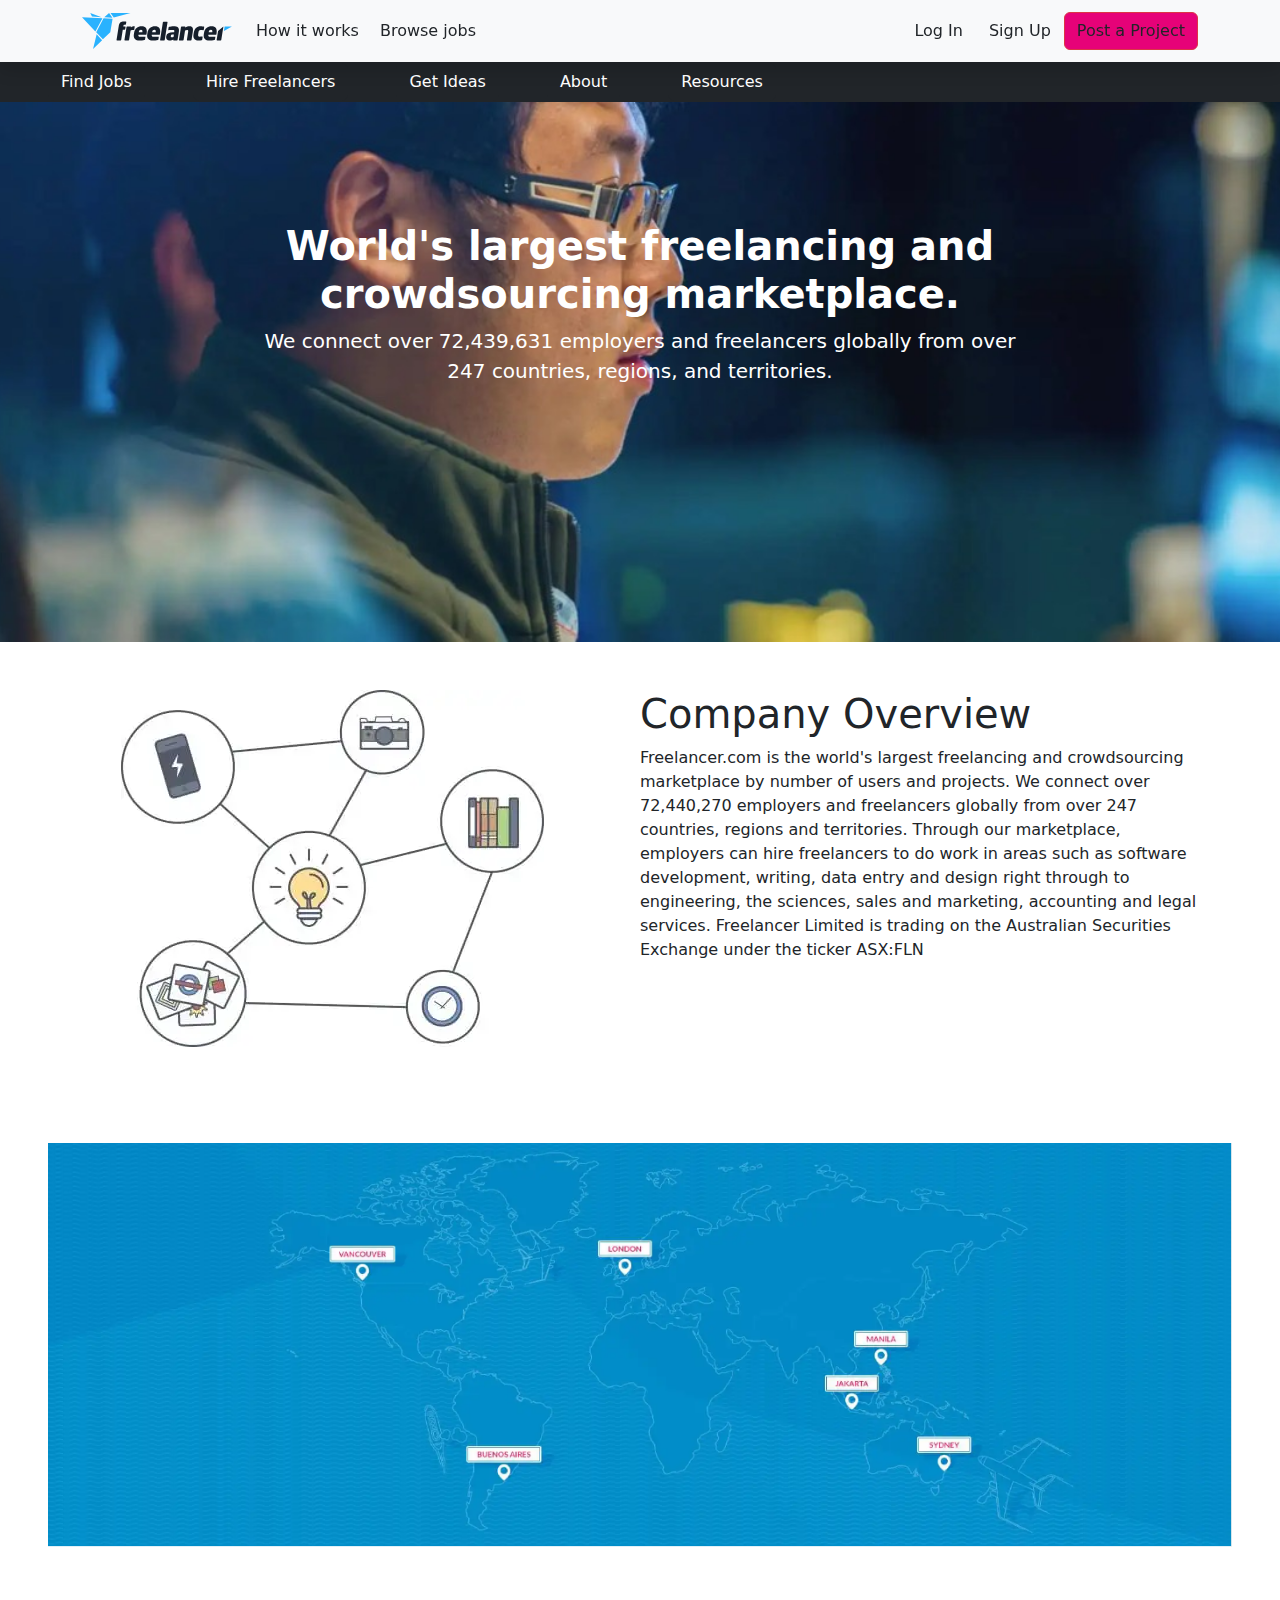
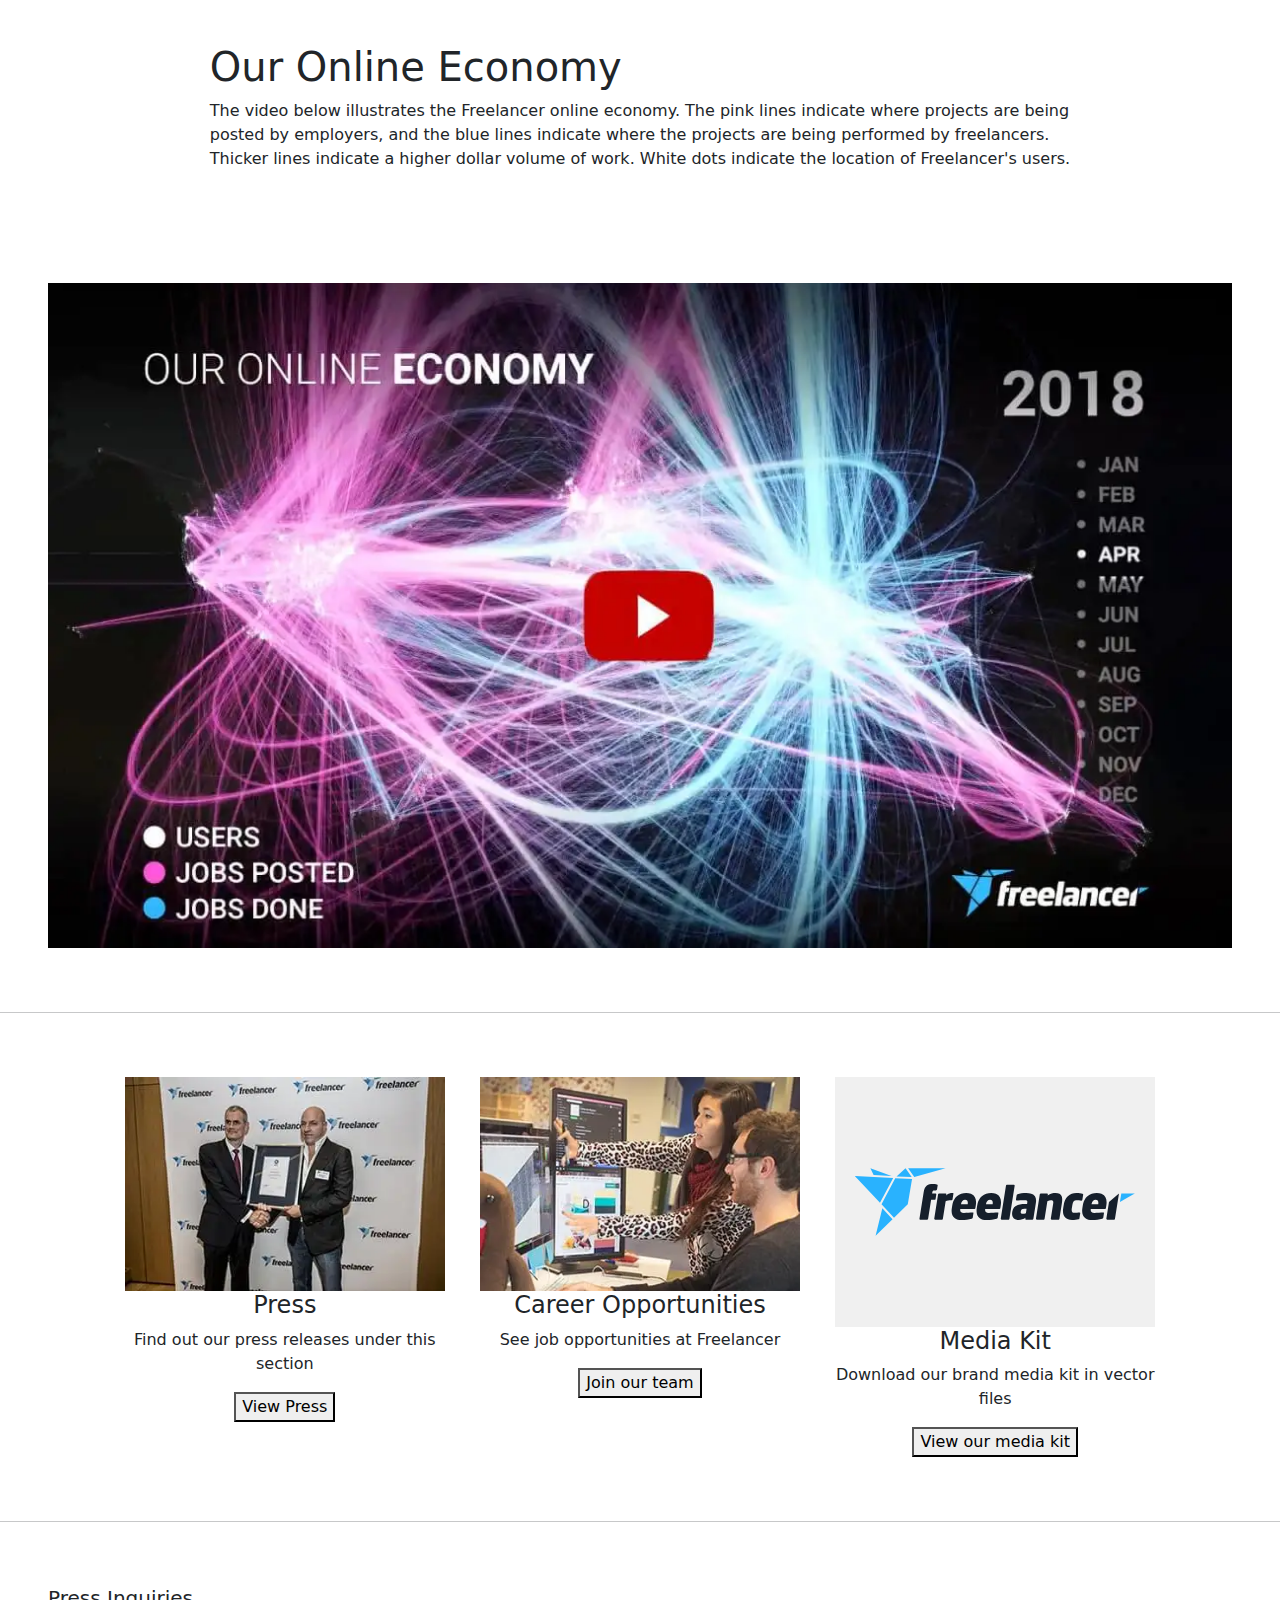
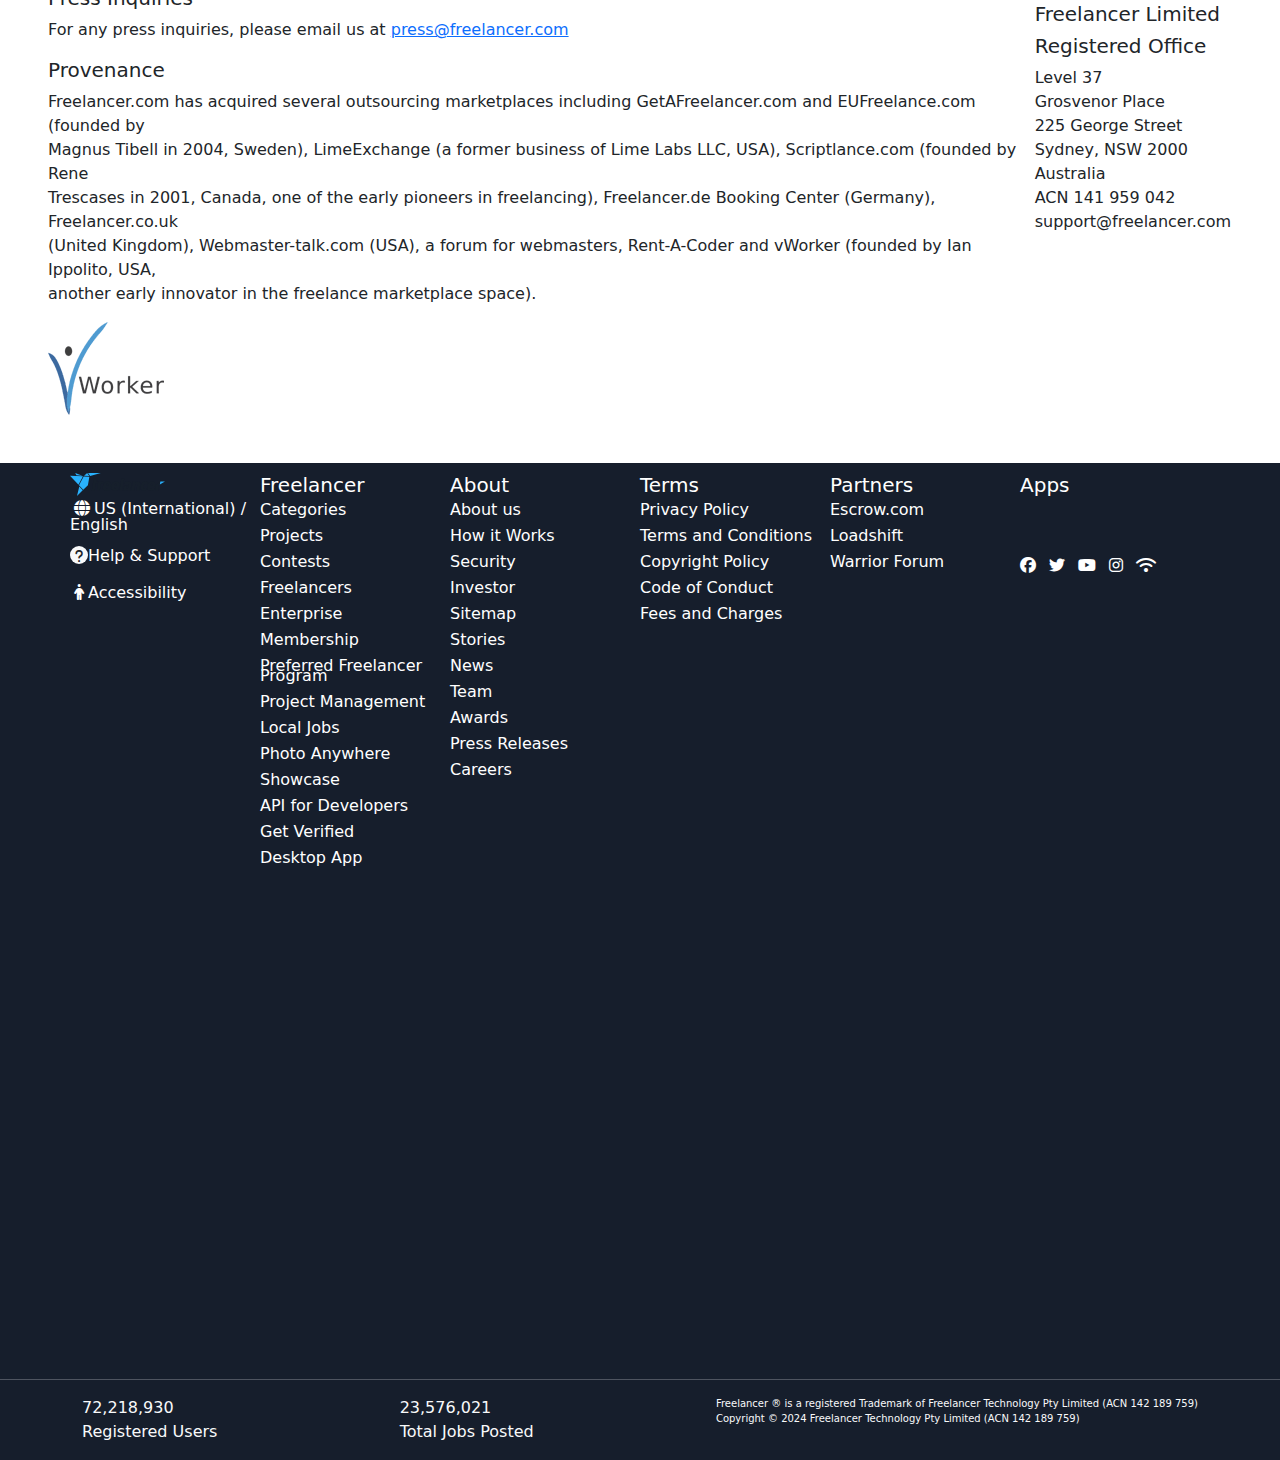
==== about.html @ 38e5a403 "initial commit" ====
<!DOCTYPE html>
<html lang="en">
<head>
    <meta charset="UTF-8">
    <meta name="viewport" content="width=device-width, initial-scale=1.0">
    <title>About page</title>
    <link rel="stylesheet" href="about.css">
    <link rel="stylesheet" href="https://cdnjs.cloudflare.com/ajax/libs/font-awesome/6.5.1/css/all.min.css">
    <link rel="stylesheet" href="testing.css">
    <link href="https://cdn.jsdelivr.net/npm/bootstrap@5.3.3/dist/css/bootstrap.min.css" rel="stylesheet" integrity="sha384-QWTKZyjpPEjISv5WaRU9OFeRpok6YctnYmDr5pNlyT2bRjXh0JMhjY6hW+ALEwIH" crossorigin="anonymous">
</head>
<style>
    @media screen and (max-width:800px) {
    .div2{
        padding: 0 !important;
        margin: 0 !important;
        gap: 0 !important;
    }
    .fourthpage{
        padding-top: 0 !important;
    }
    .sixthpage{
        padding: 20px !important;
        display: block !important;
        
    }
    .sixdiv{
        width: 90% !important;
        padding-top: 20px !important;
    }
    .seventhpage{
      display: block !important;
      padding: 20px !important;
    }

}
</style>
<body>
    <nav class="navbar navbar sticky-top bg-body-tertiary bg-light shadow ">
        <div class="container col-12">
          <div class="d-flex align-items-center first">
            <a class="navbar-brand active" >
                <img style="width: 150px;" class=" img-fluid free-logo" src="freelancer-logo.svg" alt="">
            </a>
              <div class="d-none d-md-none d-lg-block"> 
              <a class="mx-2 text-dark text-decoration-none" href="C:\Users\HP\Desktop\MY PROJECT\Freelancer\howitworks.html">How it works</a>
              <a class="mx-2 text-dark text-decoration-none" href="...">Browse jobs</a>
            </div>
          </div>
            <div class="d-flex navbtn" role="search">          
               <button class="btn btn" type="submit"  data-target="">
                <a class="text-dark text-decoration-none" href="file:///C:/Users/HP/Desktop/MY%20PROJECT/Freelancer/loginpage.html">Log In</a></button> 
              <button class="btn btn" type="submit">
                <a class="text-dark text-decoration-none" href="C:\Users\HP\Desktop\MY PROJECT\Freelancer\signup.html">Sign Up</a></button>
              <button class="btn btn-danger d-none d-lg-block" style="background-color: rgb(230,2,120);" type="submit">
                <a class="text-dark text-decoration-none " href="..">Post a Project</a></button>
            </div>
        </div>
        </nav>

    <div class="d-flex col-12   bg-dark text-light px-5 gap-5 div2 w-100 d-block" >
            <div class="btn1">
              <button class="btn btn-dark" type="button" data-bs-toggle="dropdown" aria-expanded="false">
                Find Jobs
              </button>
              <ul class="dropdown-menu bg-light text-dark px-3 text-start">
                <div class="Skills">
                <li class="d-flex justify-content-between align-items-center text-start">By Skill<i class="fa-solid fa-chevron-right "></i></li>
                  <ul class="Skillsdrop bg-light text-dark radius-3 ">
                    <div class="gd">
                  <li class="d-flex justify-content-between align-items-center text-start">Find Graphic Design Jobs<i class="fa-solid fa-chevron-right "></i></li>
                    <ul class="gddropdown bg-light text-dark">
                      <li>Find logo design job</li>
                      <li>Find web design job</li>
                      <li>Find banner design job</li>
                      <li>Find 3D modelling jobs</li>
                      <li>Find photoshop job</li>
                      <li>Find illustration job</li>
                      <li>Find 3d animation job</li>
                      <li>Find 2d animation job</li>
                      <li>Find other graphic design job</li>
                    </ul>
                  </div>
  
                  <div class="wj">
                  <li class="d-flex justify-content-between align-items-center text-start">Find Website Jobs<i class="fa-solid fa-chevron-right "></i></li>
                        <ul class="wjdropdown bg-light text-dark">
                        <li>  Find PHP Jobs</li>
                        <li>Find Javascript Jobs</li>
                        <li> Find .NET Jobs</li>
                        <li> Find CSS Jobs</li>
                        <li> Find Amazon Web Services Jobs</li>
                        <li>Find HTML5 Jobs</li>
                        <li> Find Wordpress Jobs</li>
                        <li>  Find Wix Jobs</li>
                        <li>  Find Squarespace Jobs</li>
                        <li>Find Shopify Jobs</li>
                        <li>Find Magento Jobs</li>
                        <li> Find Database Development Jobs</li>
                        <li> Find Other Website Jobs</li>
                        </ul>
                    </div>
  
                    <div class="mobileapp">
                  <li class="d-flex justify-content-between align-items-center text-start">Find Mobile App Development Jobs<i class="fa-solid fa-chevron-right "></i></li>
                    <ul class="mobileappdropdown bg-light text-dark">
                     <li> Find iPhone App Jobs</li>
                     <li> Find Android App Jobs</li>
                     <li>Find Flutter Jobs</li>
                    <li> Find Xamarin Jobs</li>
                    <li>Find PhoneGap Jobs</li>
                    <li> Find Other Mobile App Development Jobs</li>
                    </ul>
                  </div>
  
                  <div class="sd">
                  <li class="d-flex justify-content-between align-items-center text-start">Find Software Development Jobs<i class="fa-solid fa-chevron-right "></i></li>
                  <ul class="sddropdown bg-light text-dark">
                    <li>Find Linux Jobs</li>
                    <li>Find C++ Software Development Jobs</li>
                    <li> Find C# Software Development Jobs</li>
                    <li>Find Objective C Software Development Jobs</li>
                    <li> Find Ruby On Rails Software Development Jobs</li>
                    <li> Find Python Software Development Jobs</li>
                    <li> Find Java Software Development Jobs</li>
                    <li>Find Other Software Development Jobs</li>
                  </ul>
                </div>
  
                <div class="int">
                  <li class="d-flex justify-content-between align-items-center text-start">Find Internet Marketing Jobs<i class="fa-solid fa-chevron-right "></i></li>
                  <ul class="intdropdown bg-light text-dark">
                    <li> Find Social Media Marketing Jobs</li>
                    <li>Find Other Internet Marketing Jobs</li>
                  </ul>
                </div>
  
                  <li>Find Data Entry Jobs</li>
                  <li>Find SEO Jobs</li>
  
                  <div class="writing">
                  <li class="d-flex justify-content-between align-items-center text-start">Find Writing Jobs<i class="fa-solid fa-chevron-right "></i></li>
                  <ul class="writingdropdown bg-light text-dark">
                    Find Copywriting Jobs
                    Find Ghostwriting Jobs
                    Find Article Writing Jobs
                    Find Other Writing Jobs
                  </ul>
                </div>
  
                  <li>Find Legal Jobs</li>
                  <li>Find Finance Jobs</li>
                  <li>Find Manufacturing Jobs</li>
                  <li>Find Logistics Jobs</li>
                  </ul>
                </div>
  
                <!-- BY LANGUAGE -->
                <div class="bl">
                <li class="d-flex justify-content-between align-items-center text-start">By Language<i class="fa-solid fa-chevron-right "></i></li>
                  <ul class="bldropdown bg-light text-dark">
                    <li> Find Freelance Jobs In English</li>
                    <li>Find Freelance Jobs In Spanish</li>
                    <li>Find Freelance Jobs In Portugese</li>
                    <li>Find Freelance Jobs In French</li>
                    <li>Find Freelance Jobs In German</li>
                    <li>Find Freelancer Jobs in Other Languages</li>
                  </ul>
                <li>Featured Jobs</li>
                <li>Find Contest</li>
              </div>
              </ul>
            </div>
  
            <!-- BTN 2 -->
            <div class="btn2">
              <button class="btn btn-dark" type="button" data-bs-toggle="dropdown" aria-expanded="false">
               Hire Freelancers
              </button>
              <ul class="dropdown-menu2 bg-light text-dark text-start radius-3">
                <div class="skill2">
                <li class="d-flex justify-content-between align-items-center text-start">By Skill<i class="fa-solid fa-chevron-right "></i></li>
                  <ul class="skill2drop bg-light text-dark">
                    <div class="gd2">
                    <li class="d-flex justify-content-between align-items-center text-start"> Hire Graphic Designers<i class="fa-solid fa-chevron-right "></i></li>
                    <ul class="gd2dropdown bg-light text-dark">
                      Hire Photoshop Designers
                      Hire Illustrators
                      Hire Motion Graphics Designers
                      Hire 2D Animators
                      Hire 3D Animators
                      Hire Business Card Designers
                      Hire Tattoo Designers
                      Hire Stationery Designers
                      Hire Packaging Designers
                      Hire Fashion Designers
                      Hire Brochure Designers
                      Hire T-Shirt Designers
                      Hire Other Graphic Designers
                    </ul>
                    
                    <li class="d-flex justify-content-between align-items-center text-start">Hire Logo Designers<i class="fa-solid fa-chevron-right "></i></li>
                    </div>
  
                    <div class="graphics">
                    <li class="d-flex justify-content-between align-items-center text-start">Hire 3D Graphic Designers<i class="fa-solid fa-chevron-right "></i></li>
                    <ul class="graphicsdropdown bg-light text-dark">
                    <li> Hire 3D Modelers</li>
                    <li>Hire 3D Renderers</li>
                    <li>Hire Other 3D Graphic Designers</li>
                    </ul>
                    </div>
  
                    <div class="wd">
                    <li class="d-flex justify-content-between align-items-center text-start"> Hire Web Designers<i class="fa-solid fa-chevron-right "></i></li>
                    <ul class="wddropdown bg-light text-dark">
                      Hire Wordpress Web Designers
                      Hire Squarespace Web Designers
                      Hire Wix Web Designers
                      Hire Shopify Web Designers
                      Hire Magento Web Designers
                      Hire Other Web Designers
                    </ul>
                    </div>
  
                    <div class="wdvp">
                    <li class="d-flex justify-content-between align-items-center text-start"> Hire Web Developers<i class="fa-solid fa-chevron-right "></i></li>
                    <ul class="wdvpdropdown bg-light text-dark">
                      Hire PHP Web Developers
                      Hire HTML5 Web Developers
                      Hire CSS Web Developers
                      Hire Javascript Web Developers
                      Hire Ruby on Rails Web Developers
                      Hire node.js Web Developers
                      Hire Angular.js Web Developers
                      Hire React.js Web Developers
                      Hire Other Web Developers
                    </ul>
                    </div>
  
                    <div class="appdev">
                    <li class="d-flex justify-content-between align-items-center text-start">  Hire Mobile App Developers<i class="fa-solid fa-chevron-right "></i></li>
                    <ul class="appdevdropdown bg-light text-dark">
                      Hire iPhone Mobile App Developers
                      Hire Android Mobile App Developers
                      Hire PhoneGap Mobile App Developers
                      Hire Flutter Mobile App Developers
                      Hire Xamarin Mobile App Developers
                      Hire Other Mobile App Developers
                    </ul>
                    </div>
  
                    <div class="hw">
                    <li class="d-flex justify-content-between align-items-center text-start"> Hire Writers<i class="fa-solid fa-chevron-right "></i></li>
                    <ul class="hwdropdown bg-light text-dark">
                      <li>Hire Article Writers</li>
                     <li> Hire Copywriters</li>
                     <li> Hire Ghostwriters</li>
                      <li>Hire Other Writers</li>
                    </ul>
                    </div>
  
                    <div class="him">
                    <li class="d-flex justify-content-between align-items-center text-start">  Hire Internet Marketing Specialists<i class="fa-solid fa-chevron-right "></i></li>
                    <ul class="himdropdown bg-light text-dark">
                      <li>Hire Social Media Marketing Specialists</li>
                      <li> Hire Other Internet Marketing Specialists</li>
                    </ul>
                    </div>
  
                    <li> Hire SEO Specialists</li>
                    <li> Hire Data Entry Clerks</li>
                    <li> Hire Virtual Assistants</li>
  
                    <div class="hsd">
                    <li class="d-flex justify-content-between align-items-center text-start"> Hire Software Developers<i class="fa-solid fa-chevron-right "></i></li>
                    <ul class="hsddropdown bg-light text-dark">
                      Hire Java Software Developers
                      Hire C++ Software Developers
                      Hire Python Software Developers
                     Hire Database Software Developers
                      Hire Linux Software Developers
                      Hire Objective C Software Developers
                     Hire Other Software Developers
                    </ul>
                    </div>
  
                    <div class="ht">
                    <li class="d-flex justify-content-between align-items-center text-start"> Hire Translators<i class="fa-solid fa-chevron-right "></i></li>
                    <ul class="htdropdown bg-light text-dark">
                      Hire Spanish Translators
                      Hire English Translators
                      Hire Portuguese Translators
                      Hire French Translators
                      Hire German Translators
                      Hire Other Translators
                    </ul>
                    </div>
  
  
                    <li> Hire Financial Experts</li>
                    <li> Hire Lawyers</li>
                    <li> Hire Manufacturers</li>
                    <li>Hire Logistics Experts</li>
                  </ul> 
                </div>
  
                <div class="location">
                <li class="d-flex justify-content-between align-items-center text-start">By location <i class="fa-solid fa-chevron-right "></i></li>
                <ul class="locationdropdown bg-light text-dark">
                  Hire Freelancers in the United States
                  Hire Freelancers in the United Kingdom
                  Hire Freelancers in Canada
                  Hire Freelancers in India
                  Hire Freelancers in Australia
                  Hire Freelancers in Pakistan
                  Hire Freelancers in Bangladesh
                  Hire Freelancers in Indonesia
                  Hire Freelancers in Brazil
                  Hire Freelancers in China
                  Hire Freelancers in Turkey
                  Hire Freelancers in the Philippines
                </ul>
                <li style="list-style: none;">Skills categories</li>
                </div>
              </ul>
            </div>
  
  
            <!-- BTN 3 -->
            <div class="btn3">
              <button class="btn btn-dark" type="submit" data-bs-toggle="dropdown" aria-expanded="false">
                <a href="C:\Users\HP\Desktop\MY PROJECT\Freelancer\getideas.html">Get Ideas</a> 
              </button>
              <ul class="dropdown-menu3 bg-light text-dark text-start radius-3">
                <li>Get Web Design Ideas</li>
                <li>Get Mobile App Ideas</li>
                <li> Get Graphic Design Ideas</li>
                  <li>Get Logo Design Ideas</li>
                 <li> Get 3D Modelling Ideas</li>
                  <li>Get Illustration Ideas</li>
                  <li> Get Branding Ideas</li>
                 <li> Get Product Design Ideas</li>
               <li> Get Package Design Ideas</li>
                <li>  Get Wordpress Ideas</li>
              </ul>
            </div>
  
             <!-- BTN 4 -->
             <div class="btn4">
              <button class="btn btn-dark" type="submit" data-bs-toggle="dropdown" aria-expanded="false">
                <a href="C:\Users\HP\Desktop\MY PROJECT\Freelancer\about.html">About</a> 
              </button>
              <ul class="dropdown-menu4 bg-light text-dark text-start radius-3">
                <li> Enterprise</li> 
                <li> Membership</li> 
                <li> Preferred Freelancer Program</li> 
                <li> Get Verified</li> 
              </ul>
            </div>
  
             <!-- BTN 5 -->
             <div class="btn5">
              <button class="btn btn-dark" type="submit" data-bs-toggle="dropdown" aria-expanded="false">
                <a href="C:\Users\HP\Desktop\MY PROJECT\Freelancer\resouces page\resouces.html">Resources</a> 
              </button>
              <ul class="dropdown-menu5 bg-light text-dark text-start radius-3">
               <li> What Is Adobe Photoshop</li> 
               <li>What Is Android App Development</li> 
               <li>What Is Article Writing</li> 
                <li> What Is Data Entry</li> 
                <li>  What Is Graphic Design</li> </li> 
                <li> What is HTML</li> 
                <li>What Is Internet Marketing</li> 
                <li>    What Is iPhone App Development</li> 
                <li>     What Is JavaScript</li> 
                <li>    What Is Logo Design</li> 
                <li>  What Is Mobile App Development</li> 
                <li>  What Is PHP</li> 
                <li>   What Is Python</li> 
                <li>   What Is Software Architecture</li> 
                <li>  What Is Web Design</li> 
                  <li> What Is WordPress</li> 
              </ul>
            </div>
    </div>

    <section class="firstpage w-100">
        <div class="text1">
        <h1 style="font-size: 40px; font-weight: 700;">World's largest freelancing and <br> crowdsourcing marketplace.</h1>
        <p style="font-size: 20px;">We connect over 72,439,631 employers and freelancers globally from over <br> 247 countries, regions, and territories.</p>
        </div>
    </section>

    <section class="secondpage row w-100 p-5">
        <div class="col-12 col-md-6 text-center">
            <img src="overview-company-overview.webp" alt="">
        </div>
        <div class="col-12 col-md-6 align-items-center">
            <h1>Company Overview</h1>
            <p>Freelancer.com is the world's largest freelancing and crowdsourcing marketplace by number of users and projects. We connect over 72,440,270 employers and freelancers globally from over 247 countries, regions and territories. Through our marketplace, employers can hire freelancers to do work in areas such as software development, writing, data entry and design right through to engineering, the sciences, sales and marketing, accounting and legal services.
                Freelancer Limited is trading on the Australian Securities Exchange under the ticker ASX:FLN</p>
        </div>
    </section>

    <section class="thirdpage w-100 p-5">
        <img class="col-12" src="Screenshot 2024-04-05 094307.png" alt="">
    </section>

    <section class="fourthpage w-100 p-5 d-flex justify-content-center">
        <div class="">
        <h1>Our Online Economy</h1>
        <p>The video below illustrates the Freelancer online economy. The pink lines indicate where projects are being <br> posted by employers, and the blue lines indicate where the projects are being performed by freelancers. <br> Thicker lines indicate a higher dollar volume of work.
             White dots indicate the location of Freelancer's users.</p>
        </div>
    </section>

    <section class="fifthpage d-flex justify-content-center p-5 w-100">
      <a href="https://www.youtube.com/watch?v=O9kf9xPO6m4"><img class="col-12" src="overview-map-placeholder.webp" alt=""></a>
    </section>

    <hr>

    <section class="sixthpage w-100 d-flex justify-content-center p-5">
      
      <div class="sixdiv" style="width: 30%; text-align: center;">
        <img width="90%" src="overview-press.jpg" alt="">
        <h4>Press</h4>
        <p>Find out our press releases under this section</p>
        <button>View Press</button>
      </div>
      <div class="sixdiv" style="width: 30%; text-align: center;">
        <img width="90%" src="overview-career.webp" alt="">
        <h4>Career Opportunities</h4>
        <p>See job opportunities at Freelancer</p>
        <button>Join our team</button>
      </div>
      <div class="sixdiv" style="width: 30%; text-align: center;">
        <img style="width: 90%; background-color: rgb(240,240,240); height: 250px; padding: 20px;" src="fl-logo.svg" alt="svg">
        <h4>Media Kit</h4>
        <p>Download our brand media kit in vector files</p>
        <button>View our media kit</button>
      </div>
    </section>
<hr>

    <section class="seventhpage w-100 p-5 d-flex justify-content-center">
      <div class="col-12 col-md-10">
        <h5>Press Inquiries</h5>
        <p>For any press inquiries, please email us at <a href="...">press@freelancer.com</a> </p>
        <h5>Provenance</h5>
        <p>Freelancer.com has acquired several outsourcing marketplaces including GetAFreelancer.com and EUFreelance.com (founded by <br> Magnus Tibell in 2004, Sweden), LimeExchange (a former business of
           Lime Labs LLC, USA), Scriptlance.com (founded by Rene <br> Trescases in 2001, Canada, one of the early pioneers in freelancing), Freelancer.de Booking Center (Germany), Freelancer.co.uk <br> (United Kingdom), Webmaster-talk.com (USA), a forum for webmasters, Rent-A-Coder and vWorker (founded by Ian Ippolito, USA, <br> another early innovator in the freelance marketplace space).</p>
           <img src="vworker-d197e4d5.png" alt="">
      </div>

      <div class="col-12 col-md-2 py-3">
        <h5>Freelancer Limited</h5>
        <h5>Registered Office</h5>
        <p>Level 37 <br>
          Grosvenor Place<br>
          225 George Street<br>
          Sydney, NSW 2000<br>
          Australia<br>
          ACN 141 959 042<br>
          support@freelancer.com</p>
      </div>
    </section>

    <section class="w-100" style="background-color: rgb(22,30,44);">
      <div class="footer d-flex flex-wrap container w-100" style="height: 100vh; padding: 10px 0;color: white;">
        <div class="col-12 col-md-2 ft">
          <img class="w-50" src="freelancer-logo.svg" alt="">
          <p><i class="fa-solid fa-globe p-1"></i>US (International) / English </p>
          <p><i class="fa-solid fa-question p-1 bg-light text-dark text-center" style="border-radius: 100%; height: 18px; width: 18px; font-size: small;"></i>Help & Support</p>
          <p><i class="fa-solid fa-person p-1"></i>Accessibility</p>
        </div>
        <div class="col-12 col-md-2">
          <h5>Freelancer</h5>
          <p>Categories</p>
          <p> Projects</p>
          <p> Contests</p>
          <p>  Freelancers</p>
          <p> Enterprise</p>
          <p> Membership</p>
          <p> Preferred Freelancer Program</p>
          <p> Project Management</p>
          <p> Local Jobs</p>
          <p>  Photo Anywhere</p>
          <p>  Showcase</p>
          <p>  API for Developers</p>
          <p>  Get Verified</p>
          <p> Desktop App</p>
        </div>
        <div class="col-12 col-md-2">
          <h5>About</h5>
         <p> About us</p>
         <p>  How it Works</p>
          <p>  Security</p>
            <p>   Investor</p>
              <p>  Sitemap</p>
          <p>   Stories</p>
            <p>   News</p>
              <p>   Team</p>
                <p>   Awards</p>
                  <p>   Press Releases</p>
                    <p>  Careers</p>
        </div>
        <div class="col-12 col-md-2">
          <h5>Terms</h5>
         <p> Privacy Policy</p>
         <p> Terms and Conditions</p>
          <p> Copyright Policy</p>
          <p> Code of Conduct</p>
          <p> Fees and Charges</p>
        </div>
        <div class="col-12 col-md-2">
         <h5> Partners</h5>
          <p>Escrow.com</p>
          <p>Loadshift</p>
          <p> Warrior Forum</p>
        </div>
        <div class="col-12 col-md-2">
          <h5>Apps</h5>
          <p><img src="https://www.f-cdn.com/assets/main/en/assets/footer/app-store.svg" alt=""></p>
          <img src="https://www.f-cdn.com/assets/main/en/assets/footer/google-play.svg" alt="">
          <div class="my-3">
            <i class="fa-brands fa-facebook"></i>
            <i class="fa-brands fa-twitter px-2"></i>
            <i class="fa-brands fa-youtube"></i>
            <i class="fa-brands fa-instagram px-2"></i>
            <i class="fa-solid fa-wifi"></i>
          </div>
        </div>
      </div>

      <hr class="text-light">

      <div class="d-flex justify-content-between container text-light flex-wrap">
        <p>72,218,930 <br> Registered Users</p>
        <p>23,576,021 <br>Total Jobs Posted</p>
        <p style="font-size: 10px;">Freelancer ® is a registered Trademark of Freelancer Technology Pty Limited (ACN 142 189 759) <br>
          Copyright © 2024 Freelancer Technology Pty Limited (ACN 142 189 759)</p>
      </div>
    </section>
</body>
</html>
---- about.css ----
.firstpage{
    position: relative;
    width: 100%;
    height: 60vh;
    background-image: url(WhatsApp\ Image\ 2024-04-07\ at\ 18.15.18.jpeg);
    background-size: cover;
    background-position: center;
    z-index: -1;
    }
.text1{
    color: white;
    text-align: center;
    padding-top: 120px;
  
}

@media screen and (max-width:800px) {
    .firstpage{
        height: 70vh;
    }
    .div2{
        overflow-x: scroll;
        width: 10px;
    }
    .div2 button{
        white-space: nowrap;
    }
    .div2::-webkit-scrollbar-thumb{
            width: 10px;
            background-color: rgb(135, 138, 141);
            border-radius: 10px;
     }
     .text1{
        padding-top: 100px;
     }
     .text1 > h1{
        font-size: 25px !important;
      }
    .text1 > p{
        font-size: 15px !important;
    }
    .secondpage img{
        width: 280px;
    }
    .thirdpage img{
        height: 100vh;
    }
    .fourthpage{
        padding: 0 !important;
    }
    .fifthpage{
        padding: 0 !important;
    }
    .fifthpage img{
        height: 30vh;
    }
    .sixthpage{
        padding: 0 !important;
    }
    .sixdiv{
        width: 90% !important;
        padding: 0 !important;
    }
    .footer{
        height: fit-content !important;
        padding: 10px !important;
      }
}
---- testing.css ----
body{
    background-color: black;
  }
  .div2{
   cursor: pointer;
  padding-left: 70px;
  height: 40px;
  align-items: center;
  align-content: center;
  }
  .btn1{
    position: relative;
    /* width: 110px; */
    /* height: inherit; */
  }
  .btn1:hover .dropdown-menu{
    display: block;
  }
  .dropdown-menu{
    text-align: start;
    cursor: pointer;
    height: 390px;
    padding: 5px;
    width: 150px;
  }
  .dropdown-menu:hover{
    color: blue;
  }
  .Skills{
    /* position: relative; */
  }
  .Skillsdrop{
    position: absolute;
    list-style: none;
    display: none;
    left: 142px;
    top: 0;
    width: 300px;
    text-align: start;
    border-left: 1px solid black;
    line-height: 30px;
    padding: 5px;
    height: 390px;
  }
  .Skills:hover .Skillsdrop{
    display: block;
  }
  .Skillsdrop:hover{
    color: blue;
  }
  .Skillsdrop > li:hover{
   color: blue;
 }
 .gddropdown{
  list-style: none;
  position: absolute;
  width: 300px;
  top: 0;
  border-left: 1px solid black;
  line-height: 30px;
  left: 298px;
  display: none;
  height: 390px;
 }
 .gd:hover .gddropdown{
  display: block;
 }
 .gddropdown >li:hover{
   color: blue;
 }
 .wjdropdown{
  list-style: none;
  position: absolute;
  width: 300px;
  top: 0;
  border-left: 1px solid black;
  line-height: 30px;
  left: 298px;
  display: none;
  height: 390px;
 }
 .wj:hover .wjdropdown{
  display: block;
 }
 .wjdropdown >li:hover{
   color: blue;
 }
 .mobileappdropdown{
  list-style: none;
  position: absolute;
  width: 380px;
  top: 0;
  border-left: 1px solid black;
  line-height: 30px;
  left: 298px;
  display: none;
  height: 390px;
 }
 .mobileapp:hover .mobileappdropdown{
  display: block;
 }
 .mobileappdropdown >li:hover{
   color: blue;
 }
 .sddropdown{
  list-style: none;
  position: absolute;
  width: 380px;
  top: 0;
  border-left: 1px solid black;
  line-height: 30px;
  left: 298px;
  display: none;
  height: 390px;
 }
 .sd:hover .sddropdown{
  display: block;
 }
 .sddropdown >li:hover{
   color: blue;
 }
 .intdropdown{
  list-style: none;
  position: absolute;
  width: 380px;
  top: 0;
  border-left: 1px solid black;
  line-height: 30px;
  left: 298px;
  display: none;
  height: 390px;
 }
 .int:hover .intdropdown{
  display: block;
 }
 .intdropdown >li:hover{
   color: blue;
 }
 .writingdropdown{
  list-style: none;
  position: absolute;
  width: 380px;
  top: 0;
  border-left: 1px solid black;
  line-height: 30px;
  left: 298px;
  display: none;
  height: 390px;
 }
 .writing:hover .writingdropdown{
  display: block;
 }
 .writingdropdown >li:hover{
   color: blue;
 }
 .bldropdown{
    position: absolute;
    list-style: none;
    display: none;
    left: 145px;
    top: 0;
    width: 300px;
    text-align: start;
    border-left: 1px solid black;
    line-height: 30px;
    padding: 5px;
    height: 390px;
  }
  .bl:hover .bldropdown{
  display: block;
 }
 .bldropdown >li:hover{
   color: blue;
 }
 .btn2{
  position: relative;
  /* width: 120px;  */
 }
.dropdown-menu2{
    text-align: start;
    cursor: pointer;
    position: absolute;
    display: none;
    height: 520px;
    padding:5px;
    width: 170px;
}
  .btn2:hover .dropdown-menu2{
    display: block;
  }
.skill2drop{
    position: absolute;
    list-style: none;
    display: none;
    left: 145px;
    top: 0;
    width: 300px;
    text-align: start;
    border-left: 1px solid black;
    line-height: 30px;
    padding:0 10px;
    height: 520px;
}
.skill2:hover .skill2drop{
    display: block;
  }
.skill2drop > li:hover{
   color: blue;
}
.gd2dropdown{
  position: absolute;
  list-style: none;
  display: none;
  left: 292px;
  top: 0;
  width: 300px;
  text-align: start;
  border-left: 1px solid black;
  line-height: 30px;
  padding: 5px;
  height: 520px;
}
.gd2:hover .gd2dropdown{
  display: block;
}
.graphicsdropdown{
    position: absolute;
    list-style: none;
    display: none;
    left: 292px;
    top: 0;
    width: 300px;
    text-align: start;
    border-left: 1px solid black;
    line-height: 30px;
    padding: 5px;
    height: 520px;
}
.graphics:hover .graphicsdropdown{
    display: block;
  }
.graphicsdropdown > li:hover{
   color: blue;
}
.wddropdown{
    position: absolute;
    list-style: none;
    display: none;
    left: 292px;
    top: 0;
    width: 300px;
    text-align: start;
    border-left: 1px solid black;
    line-height: 30px;
    padding: 5px;
    height: 520px;
}
.wd:hover .wddropdown{
    display: block;
  }
.wddropdown > li:hover{
   color: blue;
}
.wdvpdropdown{
    position: absolute;
    list-style: none;
    display: none;
    left: 292px;
    top: 0;
    width: 300px;
    text-align: start;
    border-left: 1px solid black;
    line-height: 30px;
    padding: 5px;
    height: 520px;
}
.wdvp:hover .wdvpdropdown{
    display: block;
  }
.wdvpdropdown > li:hover{
   color: blue;
}
.appdevdropdown{
    position: absolute;
    list-style: none;
    display: none;
    left: 292px;
    top: 0;
    width: 300px;
    text-align: start;
    border-left: 1px solid black;
    line-height: 30px;
    padding: 5px;
    height: 520px;
}
.appdev:hover .appdevdropdown{
    display: block;
  }
.appdevdropdown > li:hover{
   color: blue;
}
.hwdropdown{
    position: absolute;
    list-style: none;
    display: none;
    left: 292px;
    top: 0;
    width: 300px;
    text-align: start;
    border-left: 1px solid black;
    line-height: 30px;
    padding: 5px;
    height: 520px;
}
.hw:hover .hwdropdown{
    display: block;
  }
.hwdropdown > li:hover{
   color: blue;
}
.himdropdown{
    position: absolute;
    list-style: none;
    display: none;
    left: 292px;
    top: 0;
    width: 300px;
    text-align: start;
    border-left: 1px solid black;
    line-height: 30px;
    padding: 5px;
    height: 520px;
}
.him:hover .himdropdown{
    display: block;
  }
.himdropdown > li:hover{
   color: blue;
}
.hsddropdown{
    position: absolute;
    list-style: none;
    display: none;
    left: 292px;
    top: 0;
    width: 300px;
    text-align: start;
    border-left: 1px solid black;
    line-height: 30px;
    padding: 5px;
    height: 520px;
}
.hsd:hover .hsddropdown{
    display: block;
  }
.hsddropdown > li:hover{
   color: blue;
}
.htdropdown{
    position: absolute;
    list-style: none;
    display: none;
    left: 292px;
    top: 0;
    width: 300px;
    text-align: start;
    border-left: 1px solid black;
    line-height: 30px;
    padding: 5px;
    height: 520px;
}
.ht:hover .htdropdown{
    display: block;
  }
.htdropdown > li:hover{
   color: blue;
}
.locationdropdown{
    position: absolute;
    list-style: none;
    display: none;
    left: 145px;
    top: 0;
    width: 300px;
    text-align: start;
    border-left: 1px solid black;
    line-height: 30px;
    padding:0 10px;
    height: 520px;
}
.location:hover .locationdropdown{
    display: block;
  }
.locationdropdown > li:hover{
   color: blue;
}
.btn3{
  position: relative;
  /* width: 110px;  */
}
.btn3 a{
  text-decoration: none;
  color: white;
}
.dropdown-menu3{
  position: absolute;
  width: 300px;
  display: none;
  padding: 10px;
  list-style: none;
  line-height: 30px;
  cursor: pointer;
}
.btn3:hover .dropdown-menu3{
  display: block;
}
.dropdown-menu3 > li:hover{
  color: blue;
}
.btn4{
  position: relative;
  /* width: 110px;  */
}
.btn4 a{
  text-decoration: none;
  color: white;
}
.btn5{
  position: relative;
  /* width: 110px;  */
}
.btn5 a{
  text-decoration: none;
  color: white;
}
.dropdown-menu4{
  position: absolute;
  width: 300px;
  display: none;
  padding: 10px;
  list-style: none;
  line-height: 30px;
  cursor: pointer;
}
.btn4:hover .dropdown-menu4{
  display: block;
}
.dropdown-menu4 > li:hover{
  color: blue;
}
.btn5{
  position: relative;
  /* width: 110px;  */
}
.dropdown-menu5{
  position: absolute;
  width: 300px;
  display: none;
  padding: 10px;
  list-style: none;
  line-height: 30px;
  cursor: pointer;
}
.btn5:hover .dropdown-menu5{
  display: block;
}
.dropdown-menu5 > li:hover{
  color: blue;
}
 .divPOne{
  position: relative;
  z-index: -1;
  object-fit: cover;
} 
/* .carousel{
  position: absolute;
  top: 0;
  left: 0;
  width: 100%;
  height: 80%;
  object-fit: cover;
  z-index: -1;
}  */
.text{
  position: absolute;
  top: 100px;
  left: 50px;
  color: white;
  width: 40%;
 
}
.text > p{
  font-size: 60px;
  font-family: Arial, Helvetica, sans-serif;
  font-weight: 600;
  line-height: 58px;
}
.text > li{
  font-size: 20px;
}
.btndiv{
  gap: 10px;
}
.bttn{
  background-color:rgb(230,2,120);
  font-weight: 700;
}
.logos{
  gap: 75px;
}
.logos > img{
  width: 60px;
}
.page2{
  position: relative;
  /* background-color: red; */
}


.leftbtn{
  color: white;
}
.cards{
  position: absolute;
  top: 40%;
  right: 17%;
  width: 370px;
}
.text2{
  position: absolute;
  top: 28%;
  left: 70px;
  color: white;
  width: 40%;
}
.ladyart{
  position: relative;
  /* display: inline-block; */
  /* overflow: hidden; */
}
.ladyart:hover{
  z-index: 1;
}
.label1{
  position: absolute;
  bottom: 0px;
  left: 34px;
  background-color: white;
  padding: 5px;
  width: 658px;
  height: 60px;
  /* transition: opacity 0.3s ease; */
  transform: translateY(80%);
  display: none;
}
.ladyart img{
  transition: transform 0.3s ease;
}
.ladyart:hover img{
  transform: scale(1.1);
  z-index: 5;
}
.ladyart:hover .label1{
  /* opacity: 1; */
  display: block;
}
.contimg1{
  position: relative;
}
.contimg1:hover{
  z-index: 1;
}
.smimage1{
  transition: transform 0.3s ease;
}
.label2{
  position: absolute;
  background-color: white;
  width: 330px;
  padding: 5px;
  height: 50px;
  transform: translateY(-2%);
  transform: translateX(-4.5%);
  left: ;
  display: none;
}
.smimage1:hover{
  transform: scale(1.1);
}
.contimg1:hover .label2{
  display: block;
}
.contimg2{
  position: relative;
  /* z-index: 2; */
}
.contimg2:hover{
  z-index: 1;
}
.contimg2 img{
  transition: transform 0.3s;
}
.contimg2 img:hover{
  transform: scale(1.1);
}
.contimg2:hover .label2{
  display: block;
}
.contimg3{
  position: relative;
  /* z-index: 3; */
}
.contimg3:hover{
  z-index: 1;
}
.contimg3 img{
  transition: transform 0.3s;
}
.contimg3 img:hover{
  transform: scale(1.1);
}
.contimg3:hover .label2{
  display: block;
}
.contimg4{
  position: relative;
  /* z-index: 3; */
}
.contimg4:hover{
  z-index: 1;
}
.contimg4 img{
  transition: transform 0.3s;
}
.contimg4 img:hover{
  transform: scale(1.1);
}
.contimg4:hover .label2{
  display: block;
}

/* PAGE 4 */
.page4{
  position: relative;
}
.card2{
  position: absolute;
  top: 30%;
  right: 10%;
  width: 600px;
}
.text4{
  position: absolute;
  top: 15%;
  left: 70px;
  color: white;
  width: 40%;
}

.catart{
  position: relative;
  /* display: inline-block; */
  /* overflow: hidden; */
}
.catart:hover{
  z-index: 1;
}
.labelcat{
  position: absolute;
  /* bottom: 0px; */
  left: px;
  background-color: white;
  padding: 5px;
  width: 660px;
  height: 60px;
  transition: opacity 0.3s ease;
  transform: translateY(100%);
  transform: translateX(-4.5%);
  display: none;
}
.catart img{
  transition: transform 0.3s ease;
}
.catart:hover img{
  transform: scale(1.1);
  z-index: 5;
}
.catart:hover .labelcat{
  /* opacity: 1; */
  display: block;
}
.contimg5{
  position: relative;
  /* z-index: 3; */
}
.contimg5:hover{
  z-index: 1;
}
.contimg5 img{
  transition: transform 0.3s;
}
.contimg5 img:hover{
  transform: scale(1.1);
}
.contimg5:hover .labelsm{
  display: block;
}
.labelsm{
  position: absolute;
  background-color: white;
  width: 330px;
  padding: 5px;
  height: 50px;
  transform: translateY(-2%);
  transform: translateX(-4.5%);
  display: none;
}
.contimg6{
  position: relative;
  /* z-index: 3; */
}
.contimg6:hover{
  z-index: 1;
}
.contimg6 img{
  transition: transform 0.3s;
}
.contimg6 img:hover{
  transform: scale(1.1);
}
.contimg6:hover .labelsm{
  display: block;
}
.contimg7{
  position: relative;
  /* z-index: 3; */
}
.contimg7:hover{
  z-index: 1;
}
.contimg7 img{
  transition: transform 0.3s;
}
.contimg7 img:hover{
  transform: scale(1.1);
}
.contimg7:hover .labelsm{
  display: block;
}
.contimg8{
  position: relative;
  /* z-index: 3; */
}
.contimg8:hover{
  z-index: 1;
}
.contimg8 img{
  transition: transform 0.3s;
}
.contimg8 img:hover{
  transform: scale(1.1);
}
.contimg8:hover .labelsm{
  display: block;
}
.logo2{
  gap: 25px;
}
/* .logo2 img{
  font-size: 70px;
} */

.ttt p:hover{
  color: blue;
  cursor: pointer;
}
.page7{
  position: relative;
  /* background-image: url(https://www.f-cdn.com/assets/main/en/assets/home/ai-business/ai-business-bg-ld.jpg); */
  width: 100%;
  height: 120vh;
  background-size: cover;
}
.card3{
  position: absolute;
  top: 25%;
  right: 17%;
  width: 370px;
}

.pg7text{
  position: absolute;
  /* padding-left: 70px; */
  color: white;
  width: 50%;
  top: 10%;
  left: 70px;
  
}
.page9{
  position: relative;
  background-image: url(https://www.f-cdn.com/assets/main/en/assets/home/api-enterprise/enterprise-upsell-v5-desktop-test.jpg);
  background-size: cover;
}
.pg9text{
  /* position: absolute; */
  padding-left: 70px;
  color: white;
  width: 40%;
  
}
.footer div{
  line-height: 10px;
}
.footer > div p:hover{
  text-decoration: underline;
}
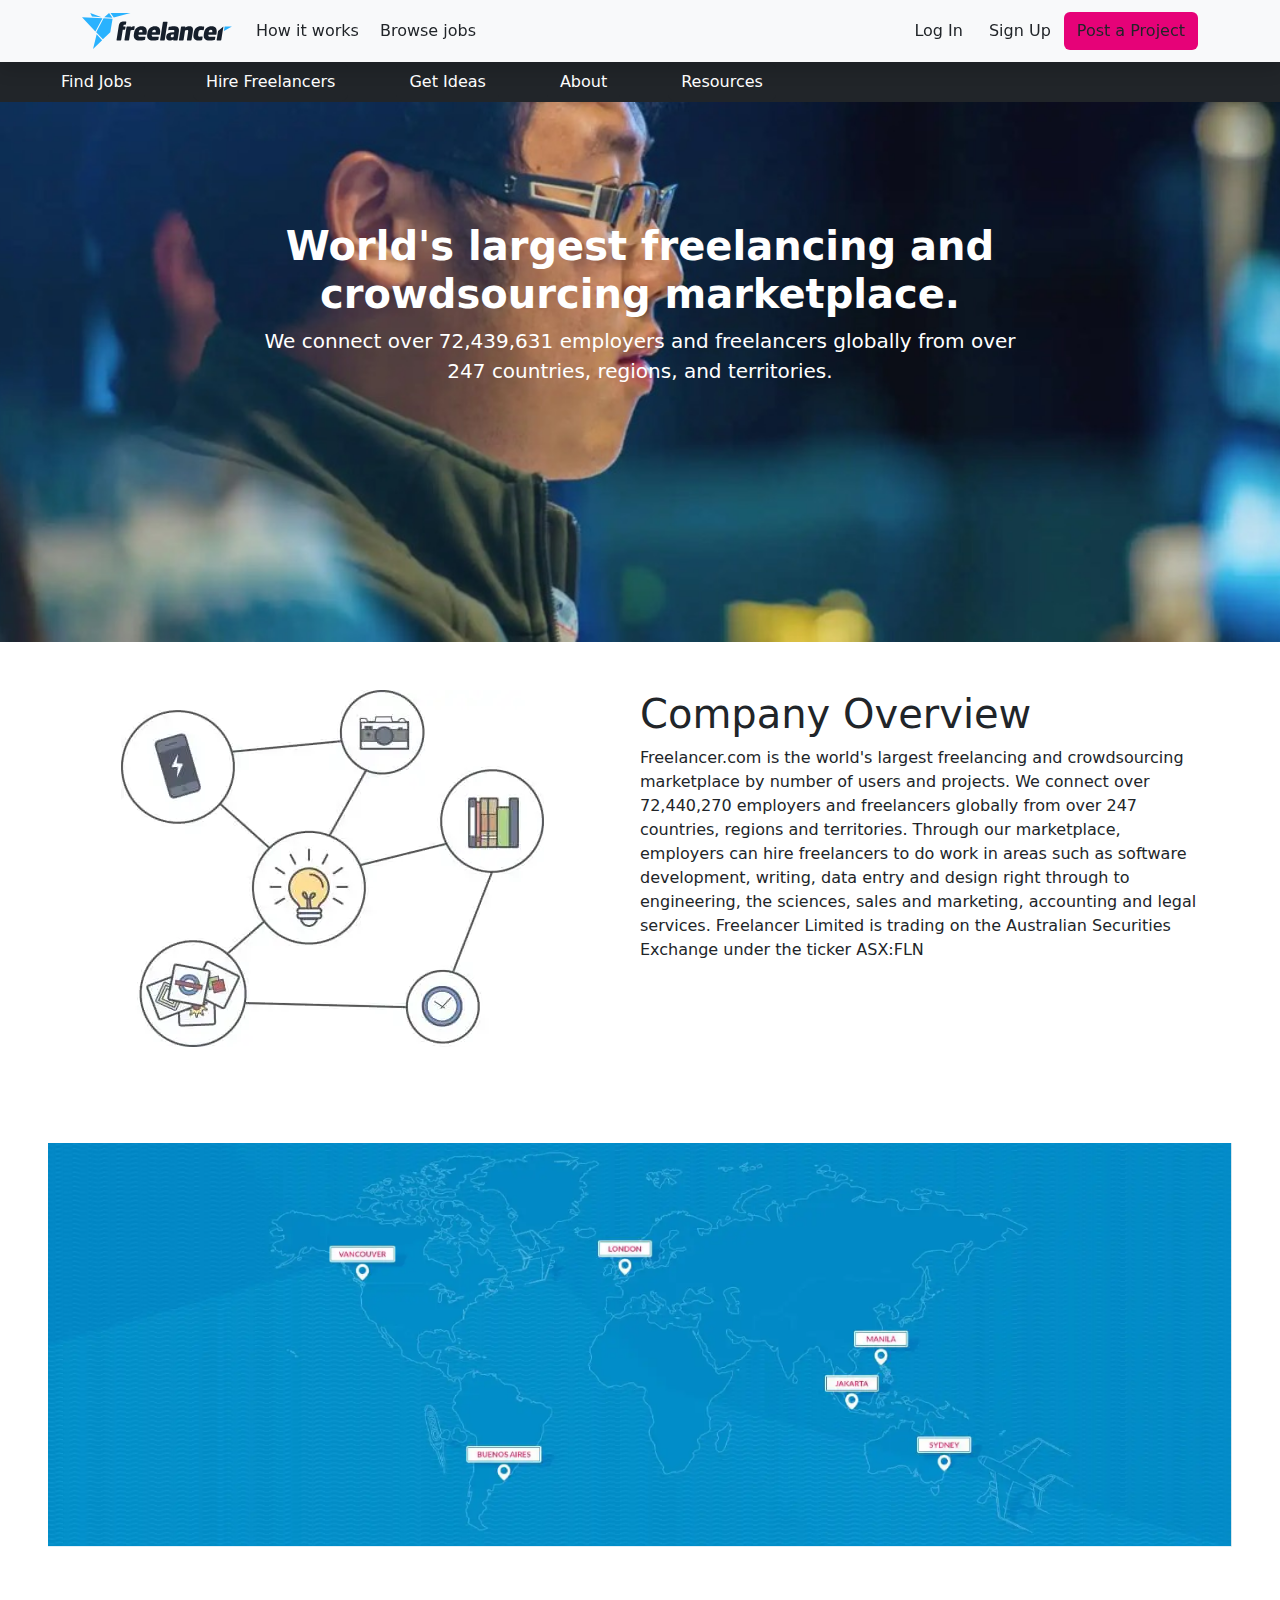
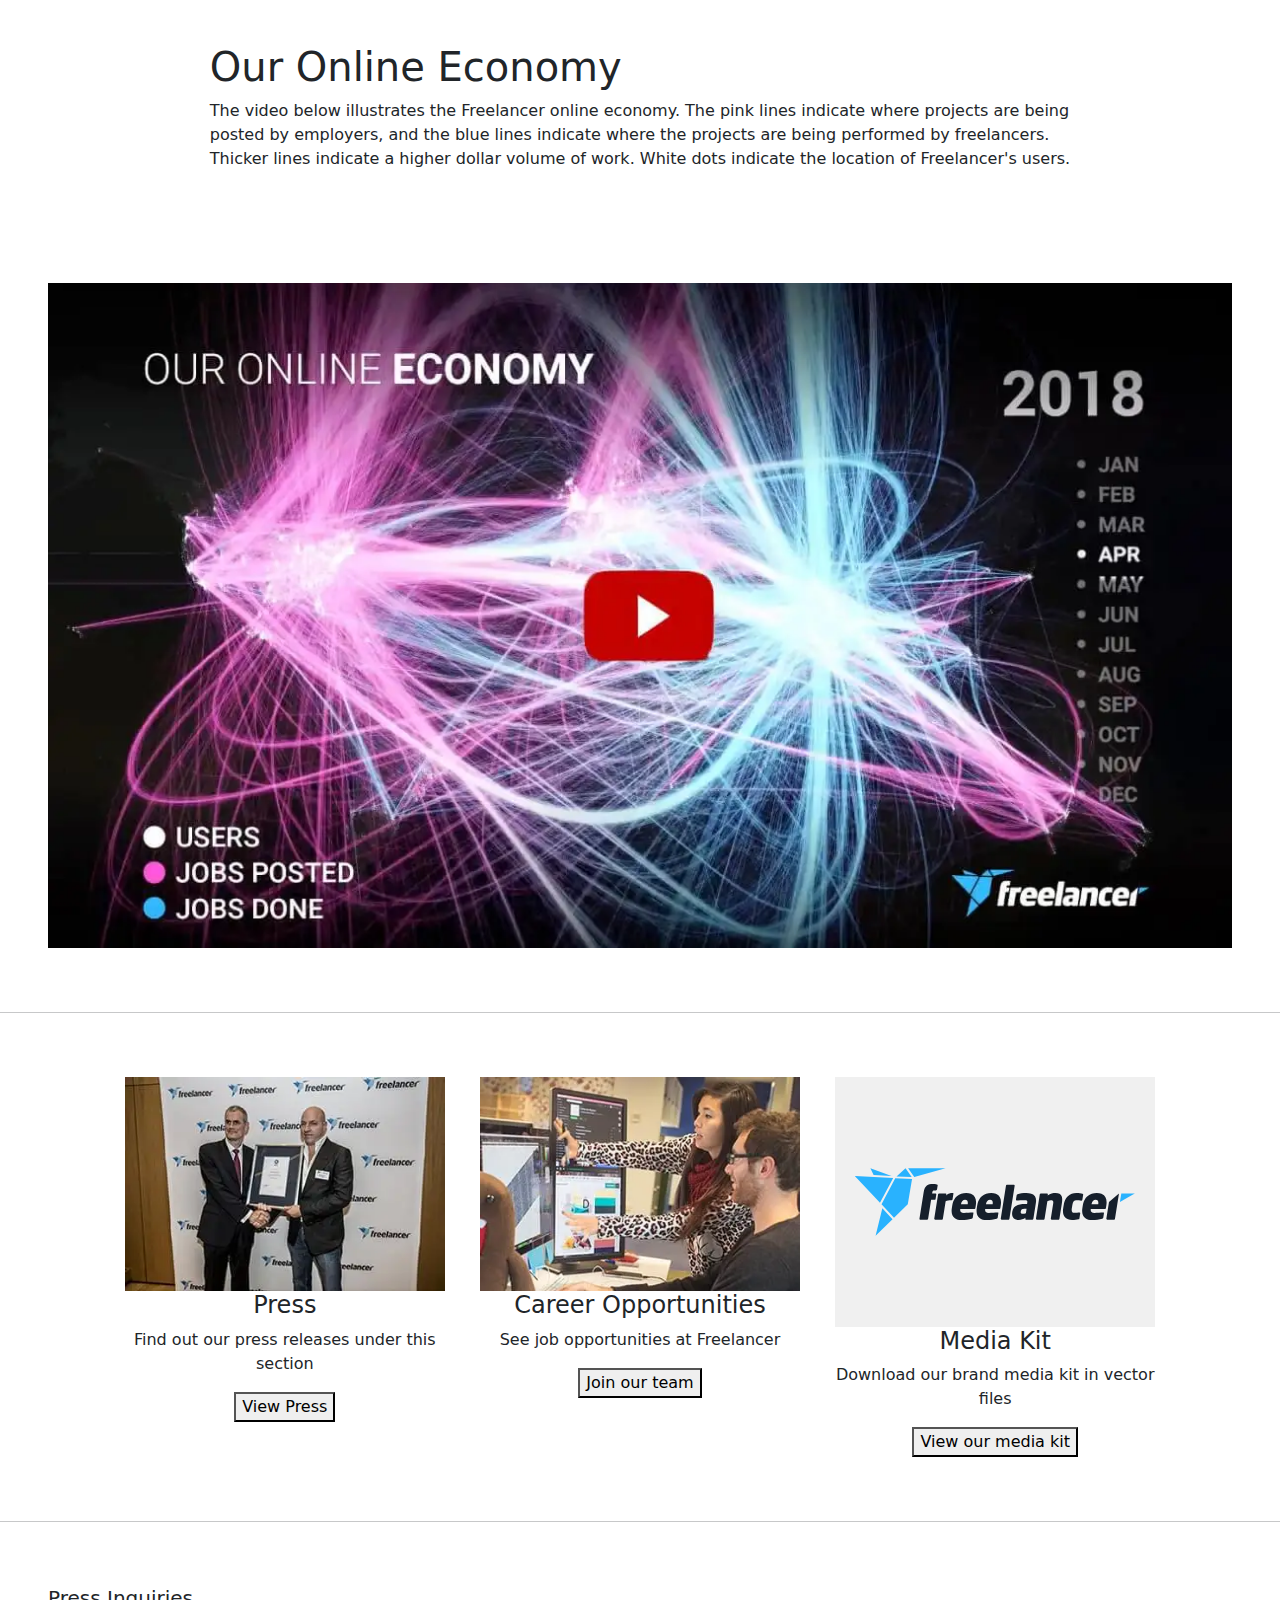
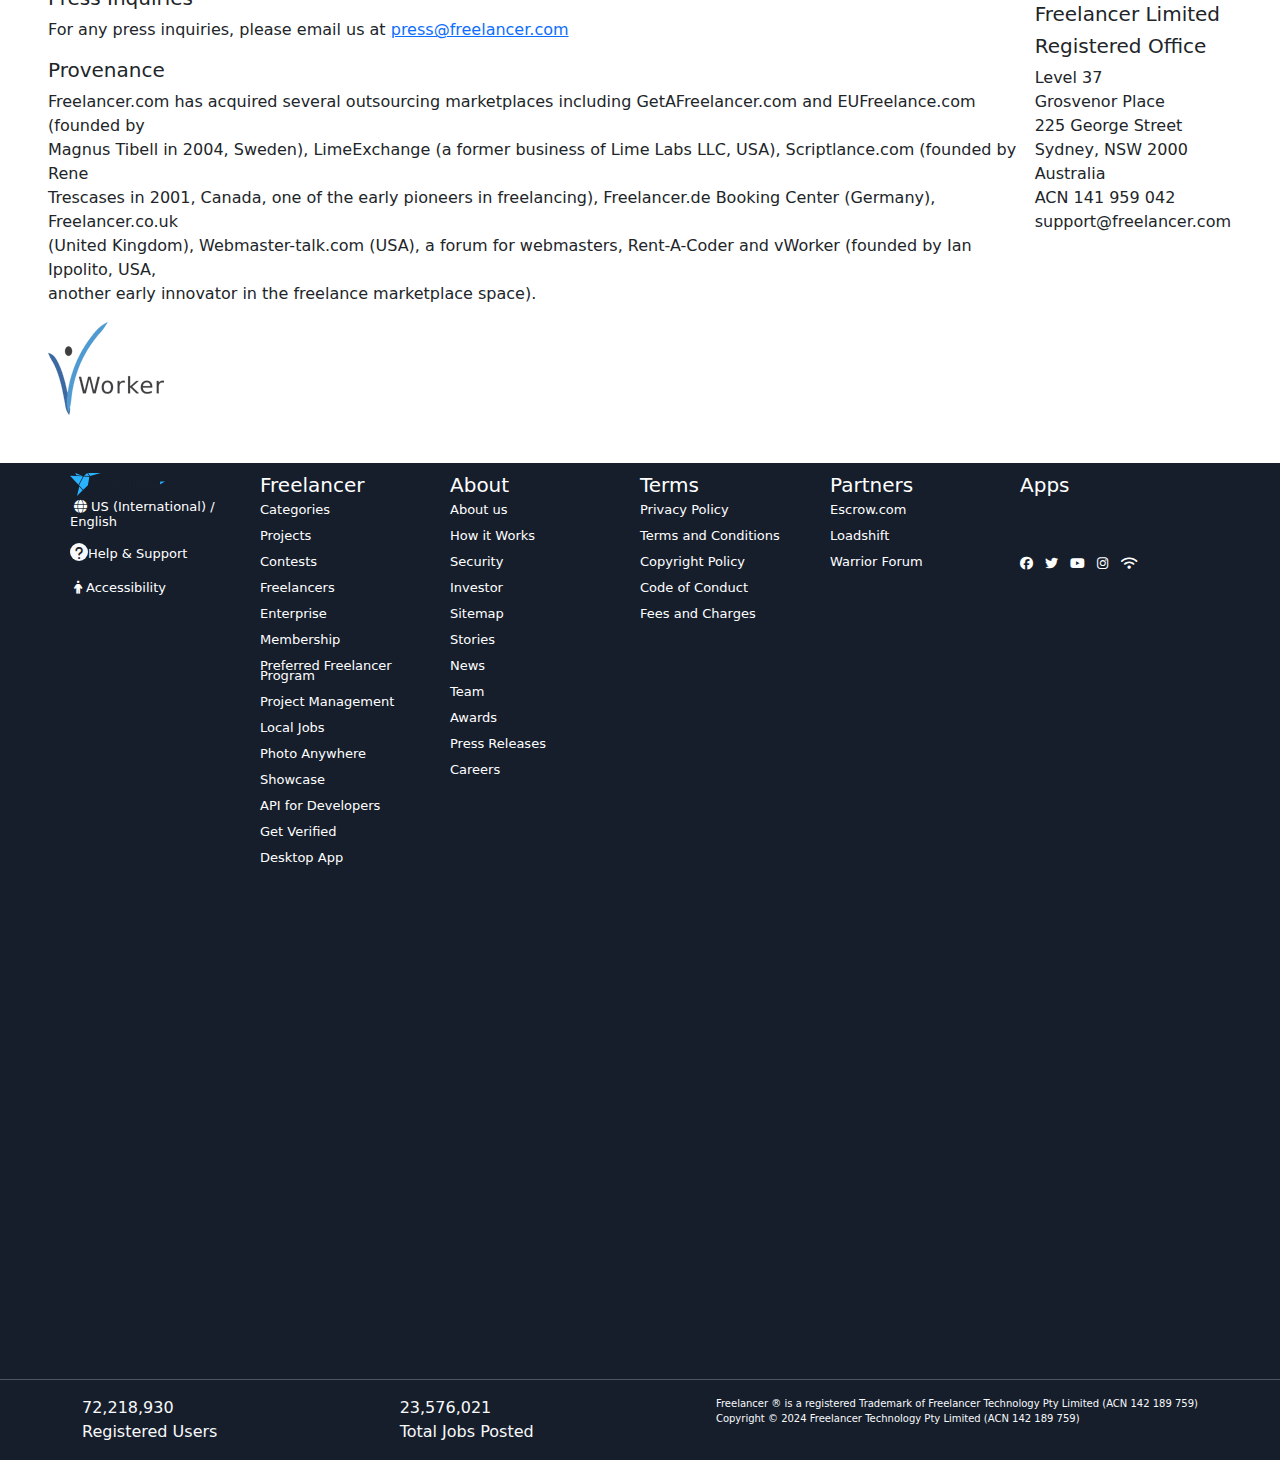
==== commit 43d6afb8: "update my project" ====
--- a/about.html
+++ b/about.html
@@ -36,354 +36,356 @@
 }
 </style>
 <body>
-    <nav class="navbar navbar sticky-top bg-body-tertiary bg-light shadow ">
-        <div class="container col-12">
-          <div class="d-flex align-items-center first">
-            <a class="navbar-brand active" >
-                <img style="width: 150px;" class=" img-fluid free-logo" src="freelancer-logo.svg" alt="">
-            </a>
-              <div class="d-none d-md-none d-lg-block"> 
-              <a class="mx-2 text-dark text-decoration-none" href="C:\Users\HP\Desktop\MY PROJECT\Freelancer\howitworks.html">How it works</a>
-              <a class="mx-2 text-dark text-decoration-none" href="...">Browse jobs</a>
-            </div>
-          </div>
-            <div class="d-flex navbtn" role="search">          
-               <button class="btn btn" type="submit"  data-target="">
-                <a class="text-dark text-decoration-none" href="file:///C:/Users/HP/Desktop/MY%20PROJECT/Freelancer/loginpage.html">Log In</a></button> 
-              <button class="btn btn" type="submit">
-                <a class="text-dark text-decoration-none" href="C:\Users\HP\Desktop\MY PROJECT\Freelancer\signup.html">Sign Up</a></button>
-              <button class="btn btn-danger d-none d-lg-block" style="background-color: rgb(230,2,120);" type="submit">
-                <a class="text-dark text-decoration-none " href="..">Post a Project</a></button>
-            </div>
-        </div>
-        </nav>
+  <nav class="navbar navbar-expand sticky-top bg-body-tertiary bg-light shadow w-100 d-block ">
+    <div class="container">
+      <div class="d-flex align-items-center">
+        <a class="navbar-brand active" href="C:\Users\HP\Desktop\Freelancer\testing.html">
+            <img style="width: 150px;" class=" img-fluid free-logo" src="freelancer-logo.svg" alt="">
+        </a>
+          <div class="d-none d-md-none d-lg-block"> 
+          <a class="mx-2 text-dark text-decoration-none" href="C:\Users\HP\Desktop\Freelancer\howitworks.html">How it works</a>
+          <a class="mx-2 text-dark text-decoration-none" href="...">Browse jobs</a>
+        </div>
+      </div>
+        <div class="d-flex navbtn" role="search">          
+          <!-- <button class="btn btn" type="submit" data-bs-toggle="modal" data-target="#myModal#">
+            <a class="text-dark text-decoration-none" href="file:///C:/Users/HP/Desktop/MY%20PROJECT/Freelancer/loginpage.html">Log In</a></button> -->
+            <button class="btn btn" type="submit">
+              <a class="text-dark text-decoration-none" href="C:\Users\HP\Desktop\Freelancer\loginpage.html">Log In</a></button>
+          <button class="btn btn" type="submit">
+            <a class="text-dark text-decoration-none" href="C:\Users\HP\Desktop\Freelancer\signup.html">Sign Up</a></button>
+          <button class="btn btn d-none d-md-none d-lg-block" style="background-color: rgb(230,2,120);" type="submit">
+            <a class="text-dark text-decoration-none " href="..">Post a Project</a></button>
+        </div>
+    </div>
+    </nav>
 
     <div class="d-flex col-12   bg-dark text-light px-5 gap-5 div2 w-100 d-block" >
-            <div class="btn1">
-              <button class="btn btn-dark" type="button" data-bs-toggle="dropdown" aria-expanded="false">
-                Find Jobs
-              </button>
-              <ul class="dropdown-menu bg-light text-dark px-3 text-start">
-                <div class="Skills">
-                <li class="d-flex justify-content-between align-items-center text-start">By Skill<i class="fa-solid fa-chevron-right "></i></li>
-                  <ul class="Skillsdrop bg-light text-dark radius-3 ">
-                    <div class="gd">
-                  <li class="d-flex justify-content-between align-items-center text-start">Find Graphic Design Jobs<i class="fa-solid fa-chevron-right "></i></li>
-                    <ul class="gddropdown bg-light text-dark">
-                      <li>Find logo design job</li>
-                      <li>Find web design job</li>
-                      <li>Find banner design job</li>
-                      <li>Find 3D modelling jobs</li>
-                      <li>Find photoshop job</li>
-                      <li>Find illustration job</li>
-                      <li>Find 3d animation job</li>
-                      <li>Find 2d animation job</li>
-                      <li>Find other graphic design job</li>
+        <div class="btn1">
+          <button class="btn btn-dark" type="button" data-bs-toggle="dropdown" aria-expanded="false" >
+            Find Jobs
+          </button>
+          <ul class="dropdown-menu bg-light text-dark px-3 text-start">
+            <div class="Skills">
+            <li class="d-flex justify-content-between align-items-center text-start">By Skill<i class="fa-solid fa-chevron-right "></i></li>
+              <ul class="Skillsdrop bg-light text-dark radius-3 ">
+                <div class="gd">
+              <li class="d-flex justify-content-between align-items-center text-start">Find Graphic Design Jobs<i class="fa-solid fa-chevron-right "></i></li>
+                <ul class="gddropdown bg-light text-dark">
+                  <li>Find logo design job</li>
+                  <li>Find web design job</li>
+                  <li>Find banner design job</li>
+                  <li>Find 3D modelling jobs</li>
+                  <li>Find photoshop job</li>
+                  <li>Find illustration job</li>
+                  <li>Find 3d animation job</li>
+                  <li>Find 2d animation job</li>
+                  <li>Find other graphic design job</li>
+                </ul>
+              </div>
+
+              <div class="wj">
+              <li class="d-flex justify-content-between align-items-center text-start">Find Website Jobs<i class="fa-solid fa-chevron-right "></i></li>
+                    <ul class="wjdropdown bg-light text-dark">
+                    <li>  Find PHP Jobs</li>
+                    <li>Find Javascript Jobs</li>
+                    <li> Find .NET Jobs</li>
+                    <li> Find CSS Jobs</li>
+                    <li> Find Amazon Web Services Jobs</li>
+                    <li>Find HTML5 Jobs</li>
+                    <li> Find Wordpress Jobs</li>
+                    <li>  Find Wix Jobs</li>
+                    <li>  Find Squarespace Jobs</li>
+                    <li>Find Shopify Jobs</li>
+                    <li>Find Magento Jobs</li>
+                    <li> Find Database Development Jobs</li>
+                    <li> Find Other Website Jobs</li>
                     </ul>
-                  </div>
-  
-                  <div class="wj">
-                  <li class="d-flex justify-content-between align-items-center text-start">Find Website Jobs<i class="fa-solid fa-chevron-right "></i></li>
-                        <ul class="wjdropdown bg-light text-dark">
-                        <li>  Find PHP Jobs</li>
-                        <li>Find Javascript Jobs</li>
-                        <li> Find .NET Jobs</li>
-                        <li> Find CSS Jobs</li>
-                        <li> Find Amazon Web Services Jobs</li>
-                        <li>Find HTML5 Jobs</li>
-                        <li> Find Wordpress Jobs</li>
-                        <li>  Find Wix Jobs</li>
-                        <li>  Find Squarespace Jobs</li>
-                        <li>Find Shopify Jobs</li>
-                        <li>Find Magento Jobs</li>
-                        <li> Find Database Development Jobs</li>
-                        <li> Find Other Website Jobs</li>
-                        </ul>
-                    </div>
-  
-                    <div class="mobileapp">
-                  <li class="d-flex justify-content-between align-items-center text-start">Find Mobile App Development Jobs<i class="fa-solid fa-chevron-right "></i></li>
-                    <ul class="mobileappdropdown bg-light text-dark">
-                     <li> Find iPhone App Jobs</li>
-                     <li> Find Android App Jobs</li>
-                     <li>Find Flutter Jobs</li>
-                    <li> Find Xamarin Jobs</li>
-                    <li>Find PhoneGap Jobs</li>
-                    <li> Find Other Mobile App Development Jobs</li>
-                    </ul>
-                  </div>
-  
-                  <div class="sd">
-                  <li class="d-flex justify-content-between align-items-center text-start">Find Software Development Jobs<i class="fa-solid fa-chevron-right "></i></li>
-                  <ul class="sddropdown bg-light text-dark">
-                    <li>Find Linux Jobs</li>
-                    <li>Find C++ Software Development Jobs</li>
-                    <li> Find C# Software Development Jobs</li>
-                    <li>Find Objective C Software Development Jobs</li>
-                    <li> Find Ruby On Rails Software Development Jobs</li>
-                    <li> Find Python Software Development Jobs</li>
-                    <li> Find Java Software Development Jobs</li>
-                    <li>Find Other Software Development Jobs</li>
-                  </ul>
-                </div>
-  
-                <div class="int">
-                  <li class="d-flex justify-content-between align-items-center text-start">Find Internet Marketing Jobs<i class="fa-solid fa-chevron-right "></i></li>
-                  <ul class="intdropdown bg-light text-dark">
-                    <li> Find Social Media Marketing Jobs</li>
-                    <li>Find Other Internet Marketing Jobs</li>
-                  </ul>
-                </div>
-  
-                  <li>Find Data Entry Jobs</li>
-                  <li>Find SEO Jobs</li>
-  
-                  <div class="writing">
-                  <li class="d-flex justify-content-between align-items-center text-start">Find Writing Jobs<i class="fa-solid fa-chevron-right "></i></li>
-                  <ul class="writingdropdown bg-light text-dark">
-                    Find Copywriting Jobs
-                    Find Ghostwriting Jobs
-                    Find Article Writing Jobs
-                    Find Other Writing Jobs
-                  </ul>
-                </div>
-  
-                  <li>Find Legal Jobs</li>
-                  <li>Find Finance Jobs</li>
-                  <li>Find Manufacturing Jobs</li>
-                  <li>Find Logistics Jobs</li>
-                  </ul>
-                </div>
-  
-                <!-- BY LANGUAGE -->
-                <div class="bl">
-                <li class="d-flex justify-content-between align-items-center text-start">By Language<i class="fa-solid fa-chevron-right "></i></li>
-                  <ul class="bldropdown bg-light text-dark">
-                    <li> Find Freelance Jobs In English</li>
-                    <li>Find Freelance Jobs In Spanish</li>
-                    <li>Find Freelance Jobs In Portugese</li>
-                    <li>Find Freelance Jobs In French</li>
-                    <li>Find Freelance Jobs In German</li>
-                    <li>Find Freelancer Jobs in Other Languages</li>
-                  </ul>
-                <li>Featured Jobs</li>
-                <li>Find Contest</li>
+                </div>
+
+                <div class="mobileapp">
+              <li class="d-flex justify-content-between align-items-center text-start">Find Mobile App Development Jobs<i class="fa-solid fa-chevron-right "></i></li>
+                <ul class="mobileappdropdown bg-light text-dark">
+                 <li> Find iPhone App Jobs</li>
+                 <li> Find Android App Jobs</li>
+                 <li>Find Flutter Jobs</li>
+                <li> Find Xamarin Jobs</li>
+                <li>Find PhoneGap Jobs</li>
+                <li> Find Other Mobile App Development Jobs</li>
+                </ul>
               </div>
+
+              <div class="sd">
+              <li class="d-flex justify-content-between align-items-center text-start">Find Software Development Jobs<i class="fa-solid fa-chevron-right "></i></li>
+              <ul class="sddropdown bg-light text-dark">
+                <li>Find Linux Jobs</li>
+                <li>Find C++ Software Development Jobs</li>
+                <li> Find C# Software Development Jobs</li>
+                <li>Find Objective C Software Development Jobs</li>
+                <li> Find Ruby On Rails Software Development Jobs</li>
+                <li> Find Python Software Development Jobs</li>
+                <li> Find Java Software Development Jobs</li>
+                <li>Find Other Software Development Jobs</li>
               </ul>
             </div>
-  
-            <!-- BTN 2 -->
-            <div class="btn2">
-              <button class="btn btn-dark" type="button" data-bs-toggle="dropdown" aria-expanded="false">
-               Hire Freelancers
-              </button>
-              <ul class="dropdown-menu2 bg-light text-dark text-start radius-3">
-                <div class="skill2">
-                <li class="d-flex justify-content-between align-items-center text-start">By Skill<i class="fa-solid fa-chevron-right "></i></li>
-                  <ul class="skill2drop bg-light text-dark">
-                    <div class="gd2">
-                    <li class="d-flex justify-content-between align-items-center text-start"> Hire Graphic Designers<i class="fa-solid fa-chevron-right "></i></li>
-                    <ul class="gd2dropdown bg-light text-dark">
-                      Hire Photoshop Designers
-                      Hire Illustrators
-                      Hire Motion Graphics Designers
-                      Hire 2D Animators
-                      Hire 3D Animators
-                      Hire Business Card Designers
-                      Hire Tattoo Designers
-                      Hire Stationery Designers
-                      Hire Packaging Designers
-                      Hire Fashion Designers
-                      Hire Brochure Designers
-                      Hire T-Shirt Designers
-                      Hire Other Graphic Designers
-                    </ul>
-                    
-                    <li class="d-flex justify-content-between align-items-center text-start">Hire Logo Designers<i class="fa-solid fa-chevron-right "></i></li>
-                    </div>
-  
-                    <div class="graphics">
-                    <li class="d-flex justify-content-between align-items-center text-start">Hire 3D Graphic Designers<i class="fa-solid fa-chevron-right "></i></li>
-                    <ul class="graphicsdropdown bg-light text-dark">
-                    <li> Hire 3D Modelers</li>
-                    <li>Hire 3D Renderers</li>
-                    <li>Hire Other 3D Graphic Designers</li>
-                    </ul>
-                    </div>
-  
-                    <div class="wd">
-                    <li class="d-flex justify-content-between align-items-center text-start"> Hire Web Designers<i class="fa-solid fa-chevron-right "></i></li>
-                    <ul class="wddropdown bg-light text-dark">
-                      Hire Wordpress Web Designers
-                      Hire Squarespace Web Designers
-                      Hire Wix Web Designers
-                      Hire Shopify Web Designers
-                      Hire Magento Web Designers
-                      Hire Other Web Designers
-                    </ul>
-                    </div>
-  
-                    <div class="wdvp">
-                    <li class="d-flex justify-content-between align-items-center text-start"> Hire Web Developers<i class="fa-solid fa-chevron-right "></i></li>
-                    <ul class="wdvpdropdown bg-light text-dark">
-                      Hire PHP Web Developers
-                      Hire HTML5 Web Developers
-                      Hire CSS Web Developers
-                      Hire Javascript Web Developers
-                      Hire Ruby on Rails Web Developers
-                      Hire node.js Web Developers
-                      Hire Angular.js Web Developers
-                      Hire React.js Web Developers
-                      Hire Other Web Developers
-                    </ul>
-                    </div>
-  
-                    <div class="appdev">
-                    <li class="d-flex justify-content-between align-items-center text-start">  Hire Mobile App Developers<i class="fa-solid fa-chevron-right "></i></li>
-                    <ul class="appdevdropdown bg-light text-dark">
-                      Hire iPhone Mobile App Developers
-                      Hire Android Mobile App Developers
-                      Hire PhoneGap Mobile App Developers
-                      Hire Flutter Mobile App Developers
-                      Hire Xamarin Mobile App Developers
-                      Hire Other Mobile App Developers
-                    </ul>
-                    </div>
-  
-                    <div class="hw">
-                    <li class="d-flex justify-content-between align-items-center text-start"> Hire Writers<i class="fa-solid fa-chevron-right "></i></li>
-                    <ul class="hwdropdown bg-light text-dark">
-                      <li>Hire Article Writers</li>
-                     <li> Hire Copywriters</li>
-                     <li> Hire Ghostwriters</li>
-                      <li>Hire Other Writers</li>
-                    </ul>
-                    </div>
-  
-                    <div class="him">
-                    <li class="d-flex justify-content-between align-items-center text-start">  Hire Internet Marketing Specialists<i class="fa-solid fa-chevron-right "></i></li>
-                    <ul class="himdropdown bg-light text-dark">
-                      <li>Hire Social Media Marketing Specialists</li>
-                      <li> Hire Other Internet Marketing Specialists</li>
-                    </ul>
-                    </div>
-  
-                    <li> Hire SEO Specialists</li>
-                    <li> Hire Data Entry Clerks</li>
-                    <li> Hire Virtual Assistants</li>
-  
-                    <div class="hsd">
-                    <li class="d-flex justify-content-between align-items-center text-start"> Hire Software Developers<i class="fa-solid fa-chevron-right "></i></li>
-                    <ul class="hsddropdown bg-light text-dark">
-                      Hire Java Software Developers
-                      Hire C++ Software Developers
-                      Hire Python Software Developers
-                     Hire Database Software Developers
-                      Hire Linux Software Developers
-                      Hire Objective C Software Developers
-                     Hire Other Software Developers
-                    </ul>
-                    </div>
-  
-                    <div class="ht">
-                    <li class="d-flex justify-content-between align-items-center text-start"> Hire Translators<i class="fa-solid fa-chevron-right "></i></li>
-                    <ul class="htdropdown bg-light text-dark">
-                      Hire Spanish Translators
-                      Hire English Translators
-                      Hire Portuguese Translators
-                      Hire French Translators
-                      Hire German Translators
-                      Hire Other Translators
-                    </ul>
-                    </div>
-  
-  
-                    <li> Hire Financial Experts</li>
-                    <li> Hire Lawyers</li>
-                    <li> Hire Manufacturers</li>
-                    <li>Hire Logistics Experts</li>
-                  </ul> 
-                </div>
-  
-                <div class="location">
-                <li class="d-flex justify-content-between align-items-center text-start">By location <i class="fa-solid fa-chevron-right "></i></li>
-                <ul class="locationdropdown bg-light text-dark">
-                  Hire Freelancers in the United States
-                  Hire Freelancers in the United Kingdom
-                  Hire Freelancers in Canada
-                  Hire Freelancers in India
-                  Hire Freelancers in Australia
-                  Hire Freelancers in Pakistan
-                  Hire Freelancers in Bangladesh
-                  Hire Freelancers in Indonesia
-                  Hire Freelancers in Brazil
-                  Hire Freelancers in China
-                  Hire Freelancers in Turkey
-                  Hire Freelancers in the Philippines
-                </ul>
-                <li style="list-style: none;">Skills categories</li>
-                </div>
+
+            <div class="int">
+              <li class="d-flex justify-content-between align-items-center text-start">Find Internet Marketing Jobs<i class="fa-solid fa-chevron-right "></i></li>
+              <ul class="intdropdown bg-light text-dark">
+                <li> Find Social Media Marketing Jobs</li>
+                <li>Find Other Internet Marketing Jobs</li>
               </ul>
             </div>
-  
-  
-            <!-- BTN 3 -->
-            <div class="btn3">
-              <button class="btn btn-dark" type="submit" data-bs-toggle="dropdown" aria-expanded="false">
-                <a href="C:\Users\HP\Desktop\MY PROJECT\Freelancer\getideas.html">Get Ideas</a> 
-              </button>
-              <ul class="dropdown-menu3 bg-light text-dark text-start radius-3">
-                <li>Get Web Design Ideas</li>
-                <li>Get Mobile App Ideas</li>
-                <li> Get Graphic Design Ideas</li>
-                  <li>Get Logo Design Ideas</li>
-                 <li> Get 3D Modelling Ideas</li>
-                  <li>Get Illustration Ideas</li>
-                  <li> Get Branding Ideas</li>
-                 <li> Get Product Design Ideas</li>
-               <li> Get Package Design Ideas</li>
-                <li>  Get Wordpress Ideas</li>
+
+              <li>Find Data Entry Jobs</li>
+              <li>Find SEO Jobs</li>
+
+              <div class="writing">
+              <li class="d-flex justify-content-between align-items-center text-start">Find Writing Jobs<i class="fa-solid fa-chevron-right "></i></li>
+              <ul class="writingdropdown bg-light text-dark">
+                Find Copywriting Jobs
+                Find Ghostwriting Jobs
+                Find Article Writing Jobs
+                Find Other Writing Jobs
               </ul>
             </div>
-  
-             <!-- BTN 4 -->
-             <div class="btn4">
-              <button class="btn btn-dark" type="submit" data-bs-toggle="dropdown" aria-expanded="false">
-                <a href="C:\Users\HP\Desktop\MY PROJECT\Freelancer\about.html">About</a> 
-              </button>
-              <ul class="dropdown-menu4 bg-light text-dark text-start radius-3">
-                <li> Enterprise</li> 
-                <li> Membership</li> 
-                <li> Preferred Freelancer Program</li> 
-                <li> Get Verified</li> 
+
+              <li>Find Legal Jobs</li>
+              <li>Find Finance Jobs</li>
+              <li>Find Manufacturing Jobs</li>
+              <li>Find Logistics Jobs</li>
               </ul>
             </div>
-  
-             <!-- BTN 5 -->
-             <div class="btn5">
-              <button class="btn btn-dark" type="submit" data-bs-toggle="dropdown" aria-expanded="false">
-                <a href="C:\Users\HP\Desktop\MY PROJECT\Freelancer\resouces page\resouces.html">Resources</a> 
-              </button>
-              <ul class="dropdown-menu5 bg-light text-dark text-start radius-3">
-               <li> What Is Adobe Photoshop</li> 
-               <li>What Is Android App Development</li> 
-               <li>What Is Article Writing</li> 
-                <li> What Is Data Entry</li> 
-                <li>  What Is Graphic Design</li> </li> 
-                <li> What is HTML</li> 
-                <li>What Is Internet Marketing</li> 
-                <li>    What Is iPhone App Development</li> 
-                <li>     What Is JavaScript</li> 
-                <li>    What Is Logo Design</li> 
-                <li>  What Is Mobile App Development</li> 
-                <li>  What Is PHP</li> 
-                <li>   What Is Python</li> 
-                <li>   What Is Software Architecture</li> 
-                <li>  What Is Web Design</li> 
-                  <li> What Is WordPress</li> 
+
+            <!-- BY LANGUAGE -->
+            <div class="bl">
+            <li class="d-flex justify-content-between align-items-center text-start">By Language<i class="fa-solid fa-chevron-right "></i></li>
+              <ul class="bldropdown bg-light text-dark">
+                <li> Find Freelance Jobs In English</li>
+                <li>Find Freelance Jobs In Spanish</li>
+                <li>Find Freelance Jobs In Portugese</li>
+                <li>Find Freelance Jobs In French</li>
+                <li>Find Freelance Jobs In German</li>
+                <li>Find Freelancer Jobs in Other Languages</li>
               </ul>
+            <li>Featured Jobs</li>
+            <li>Find Contest</li>
+          </div>
+          </ul>
+        </div>
+
+        <!-- BTN 2 -->
+        <div class="btn2">
+          <button class="btn btn-dark" type="button" data-bs-toggle="dropdown" aria-expanded="false">
+           Hire Freelancers
+          </button>
+          <ul class="dropdown-menu2 bg-light text-dark text-start radius-3">
+            <div class="skill2">
+            <li class="d-flex justify-content-between align-items-center text-start">By Skill<i class="fa-solid fa-chevron-right "></i></li>
+              <ul class="skill2drop bg-light text-dark">
+                <div class="gd2">
+                <li class="d-flex justify-content-between align-items-center text-start"> Hire Graphic Designers<i class="fa-solid fa-chevron-right "></i></li>
+                <ul class="gd2dropdown bg-light text-dark">
+                  Hire Photoshop Designers
+                  Hire Illustrators
+                  Hire Motion Graphics Designers
+                  Hire 2D Animators
+                  Hire 3D Animators
+                  Hire Business Card Designers
+                  Hire Tattoo Designers
+                  Hire Stationery Designers
+                  Hire Packaging Designers
+                  Hire Fashion Designers
+                  Hire Brochure Designers
+                  Hire T-Shirt Designers
+                  Hire Other Graphic Designers
+                </ul>
+                
+                <li class="d-flex justify-content-between align-items-center text-start">Hire Logo Designers<i class="fa-solid fa-chevron-right "></i></li>
+                </div>
+
+                <div class="graphics">
+                <li class="d-flex justify-content-between align-items-center text-start">Hire 3D Graphic Designers<i class="fa-solid fa-chevron-right "></i></li>
+                <ul class="graphicsdropdown bg-light text-dark">
+                <li> Hire 3D Modelers</li>
+                <li>Hire 3D Renderers</li>
+                <li>Hire Other 3D Graphic Designers</li>
+                </ul>
+                </div>
+
+                <div class="wd">
+                <li class="d-flex justify-content-between align-items-center text-start"> Hire Web Designers<i class="fa-solid fa-chevron-right "></i></li>
+                <ul class="wddropdown bg-light text-dark">
+                  Hire Wordpress Web Designers
+                  Hire Squarespace Web Designers
+                  Hire Wix Web Designers
+                  Hire Shopify Web Designers
+                  Hire Magento Web Designers
+                  Hire Other Web Designers
+                </ul>
+                </div>
+
+                <div class="wdvp">
+                <li class="d-flex justify-content-between align-items-center text-start"> Hire Web Developers<i class="fa-solid fa-chevron-right "></i></li>
+                <ul class="wdvpdropdown bg-light text-dark">
+                  Hire PHP Web Developers
+                  Hire HTML5 Web Developers
+                  Hire CSS Web Developers
+                  Hire Javascript Web Developers
+                  Hire Ruby on Rails Web Developers
+                  Hire node.js Web Developers
+                  Hire Angular.js Web Developers
+                  Hire React.js Web Developers
+                  Hire Other Web Developers
+                </ul>
+                </div>
+
+                <div class="appdev">
+                <li class="d-flex justify-content-between align-items-center text-start">  Hire Mobile App Developers<i class="fa-solid fa-chevron-right "></i></li>
+                <ul class="appdevdropdown bg-light text-dark">
+                  Hire iPhone Mobile App Developers
+                  Hire Android Mobile App Developers
+                  Hire PhoneGap Mobile App Developers
+                  Hire Flutter Mobile App Developers
+                  Hire Xamarin Mobile App Developers
+                  Hire Other Mobile App Developers
+                </ul>
+                </div>
+
+                <div class="hw">
+                <li class="d-flex justify-content-between align-items-center text-start"> Hire Writers<i class="fa-solid fa-chevron-right "></i></li>
+                <ul class="hwdropdown bg-light text-dark">
+                  <li>Hire Article Writers</li>
+                 <li> Hire Copywriters</li>
+                 <li> Hire Ghostwriters</li>
+                  <li>Hire Other Writers</li>
+                </ul>
+                </div>
+
+                <div class="him">
+                <li class="d-flex justify-content-between align-items-center text-start">  Hire Internet Marketing Specialists<i class="fa-solid fa-chevron-right "></i></li>
+                <ul class="himdropdown bg-light text-dark">
+                  <li>Hire Social Media Marketing Specialists</li>
+                  <li> Hire Other Internet Marketing Specialists</li>
+                </ul>
+                </div>
+
+                <li> Hire SEO Specialists</li>
+                <li> Hire Data Entry Clerks</li>
+                <li> Hire Virtual Assistants</li>
+
+                <div class="hsd">
+                <li class="d-flex justify-content-between align-items-center text-start"> Hire Software Developers<i class="fa-solid fa-chevron-right "></i></li>
+                <ul class="hsddropdown bg-light text-dark">
+                  Hire Java Software Developers
+                  Hire C++ Software Developers
+                  Hire Python Software Developers
+                 Hire Database Software Developers
+                  Hire Linux Software Developers
+                  Hire Objective C Software Developers
+                 Hire Other Software Developers
+                </ul>
+                </div>
+
+                <div class="ht">
+                <li class="d-flex justify-content-between align-items-center text-start"> Hire Translators<i class="fa-solid fa-chevron-right "></i></li>
+                <ul class="htdropdown bg-light text-dark">
+                  Hire Spanish Translators
+                  Hire English Translators
+                  Hire Portuguese Translators
+                  Hire French Translators
+                  Hire German Translators
+                  Hire Other Translators
+                </ul>
+                </div>
+
+
+                <li> Hire Financial Experts</li>
+                <li> Hire Lawyers</li>
+                <li> Hire Manufacturers</li>
+                <li>Hire Logistics Experts</li>
+              </ul> 
             </div>
-    </div>
+
+            <div class="location">
+            <li class="d-flex justify-content-between align-items-center text-start">By location <i class="fa-solid fa-chevron-right "></i></li>
+            <ul class="locationdropdown bg-light text-dark">
+              Hire Freelancers in the United States
+              Hire Freelancers in the United Kingdom
+              Hire Freelancers in Canada
+              Hire Freelancers in India
+              Hire Freelancers in Australia
+              Hire Freelancers in Pakistan
+              Hire Freelancers in Bangladesh
+              Hire Freelancers in Indonesia
+              Hire Freelancers in Brazil
+              Hire Freelancers in China
+              Hire Freelancers in Turkey
+              Hire Freelancers in the Philippines
+            </ul>
+            <li style="list-style: none;">Skills categories</li>
+            </div>
+          </ul>
+        </div>
+
+
+        <!-- BTN 3 -->
+        <div class="btn3">
+          <button class="btn btn-dark" type="submit" data-bs-toggle="dropdown" aria-expanded="false">
+            <a href="C:\Users\HP\Desktop\Freelancer\getideas.html">Get Ideas</a> 
+          </button>
+          <ul class="dropdown-menu3 bg-light text-dark text-start radius-3">
+            <li>Get Web Design Ideas</li>
+            <li>Get Mobile App Ideas</li>
+            <li> Get Graphic Design Ideas</li>
+              <li>Get Logo Design Ideas</li>
+             <li> Get 3D Modelling Ideas</li>
+              <li>Get Illustration Ideas</li>
+              <li> Get Branding Ideas</li>
+             <li> Get Product Design Ideas</li>
+           <li> Get Package Design Ideas</li>
+            <li>  Get Wordpress Ideas</li>
+          </ul>
+        </div>
+
+         <!-- BTN 4 -->
+         <div class="btn4">
+          <button class="btn btn-dark" type="submit" data-bs-toggle="dropdown" aria-expanded="false">
+            <a href="C:\Users\HP\Desktop\Freelancer\about.html">About</a> 
+          </button>
+          <ul class="dropdown-menu4 bg-light text-dark text-start radius-3">
+            <li> Enterprise</li> 
+            <li> Membership</li> 
+            <li> Preferred Freelancer Program</li> 
+            <li> Get Verified</li> 
+          </ul>
+        </div>
+
+         <!-- BTN 5 -->
+         <div class="btn5">
+          <button class="btn btn-dark" type="button" data-bs-toggle="dropdown" aria-expanded="false">
+            <a href="C:\Users\HP\Desktop\Freelancer\resouces page\resouces.html">Resources</a>
+          </button>
+          <ul class="dropdown-menu5 bg-light text-dark text-start radius-3">
+           <li> What Is Adobe Photoshop</li> 
+           <li>What Is Android App Development</li> 
+           <li>What Is Article Writing</li> 
+            <li> What Is Data Entry</li> 
+            <li>  What Is Graphic Design</li> </li> 
+            <li> What is HTML</li> 
+            <li>What Is Internet Marketing</li> 
+            <li>    What Is iPhone App Development</li> 
+            <li>     What Is JavaScript</li> 
+            <li>    What Is Logo Design</li> 
+            <li>  What Is Mobile App Development</li> 
+            <li>  What Is PHP</li> 
+            <li>   What Is Python</li> 
+            <li>   What Is Software Architecture</li> 
+            <li>  What Is Web Design</li> 
+              <li> What Is WordPress</li> 
+          </ul>
+        </div>
+  </div>
 
     <section class="firstpage w-100">
         <div class="text1">
--- a/testing.css
+++ b/testing.css
@@ -811,6 +811,7 @@
 }
 .footer div{
   line-height: 10px;
+  font-size: small;
 }
 .footer > div p:hover{
   text-decoration: underline;
